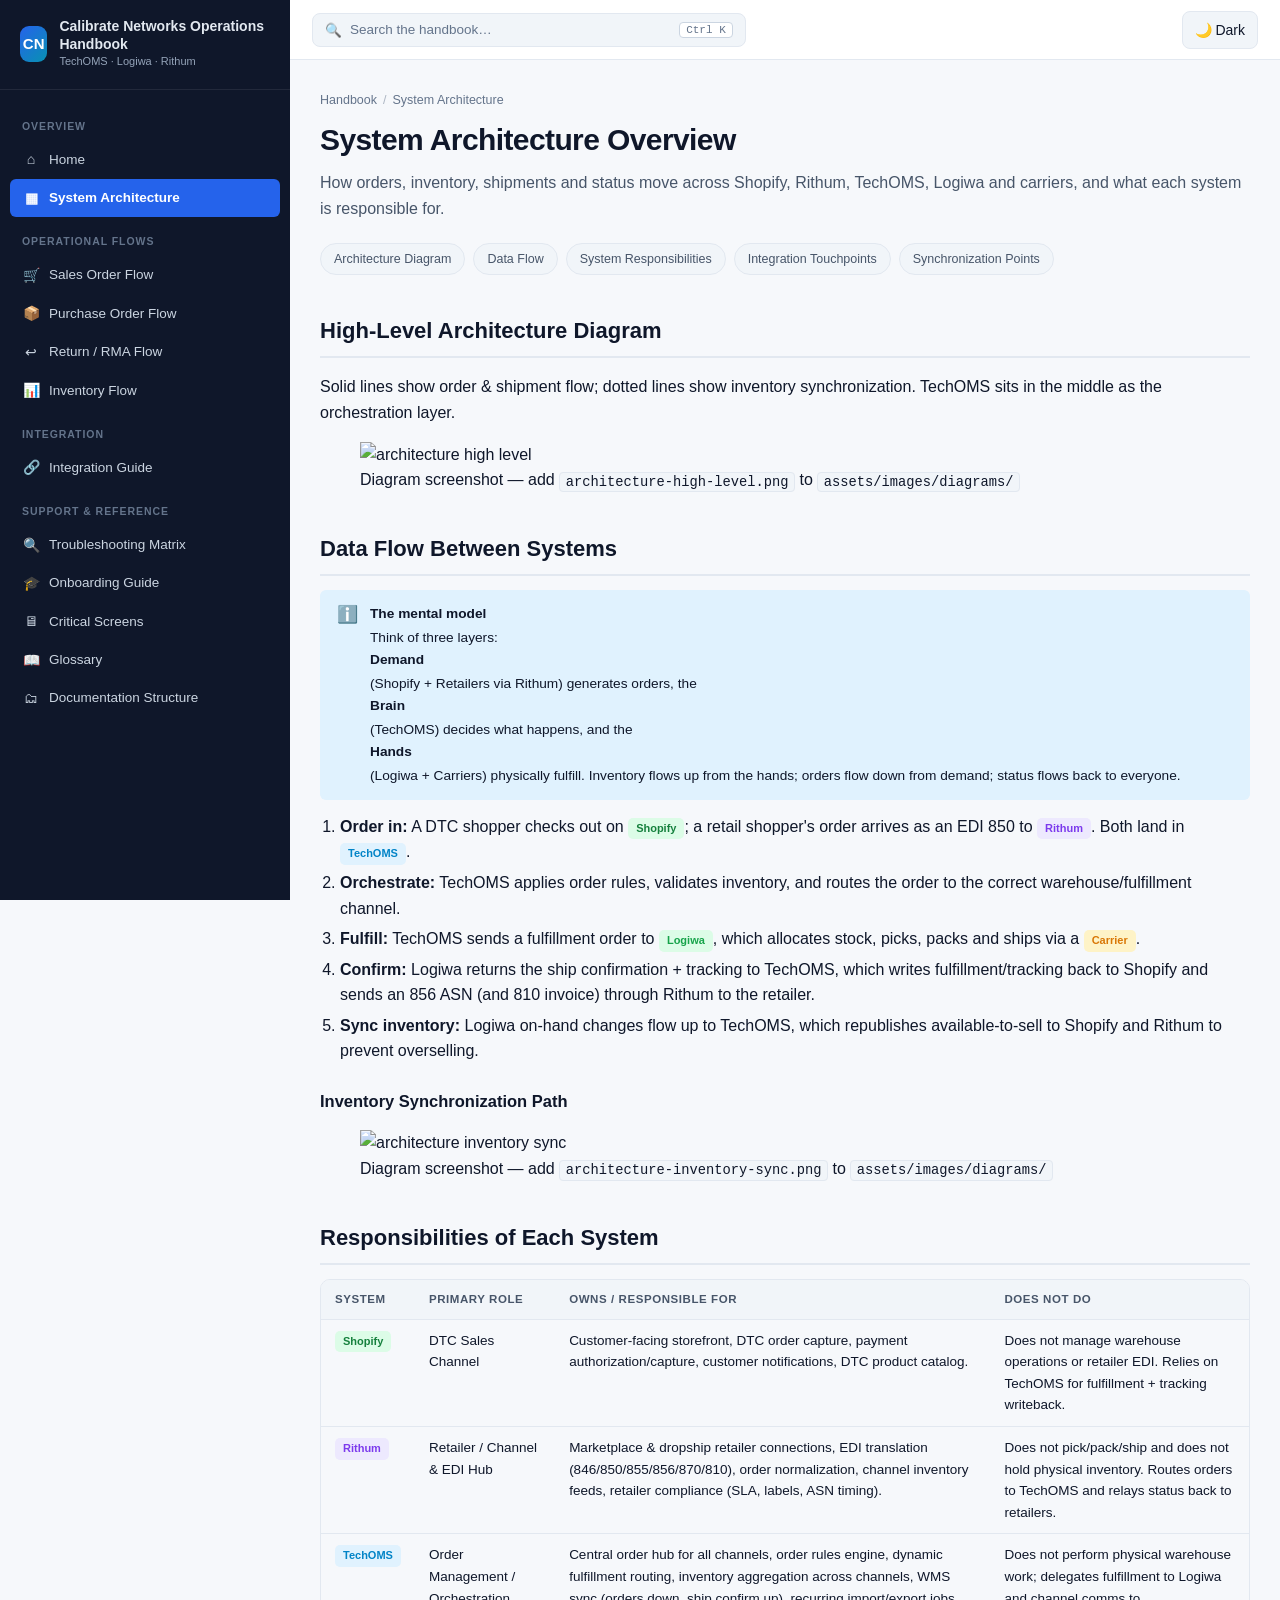
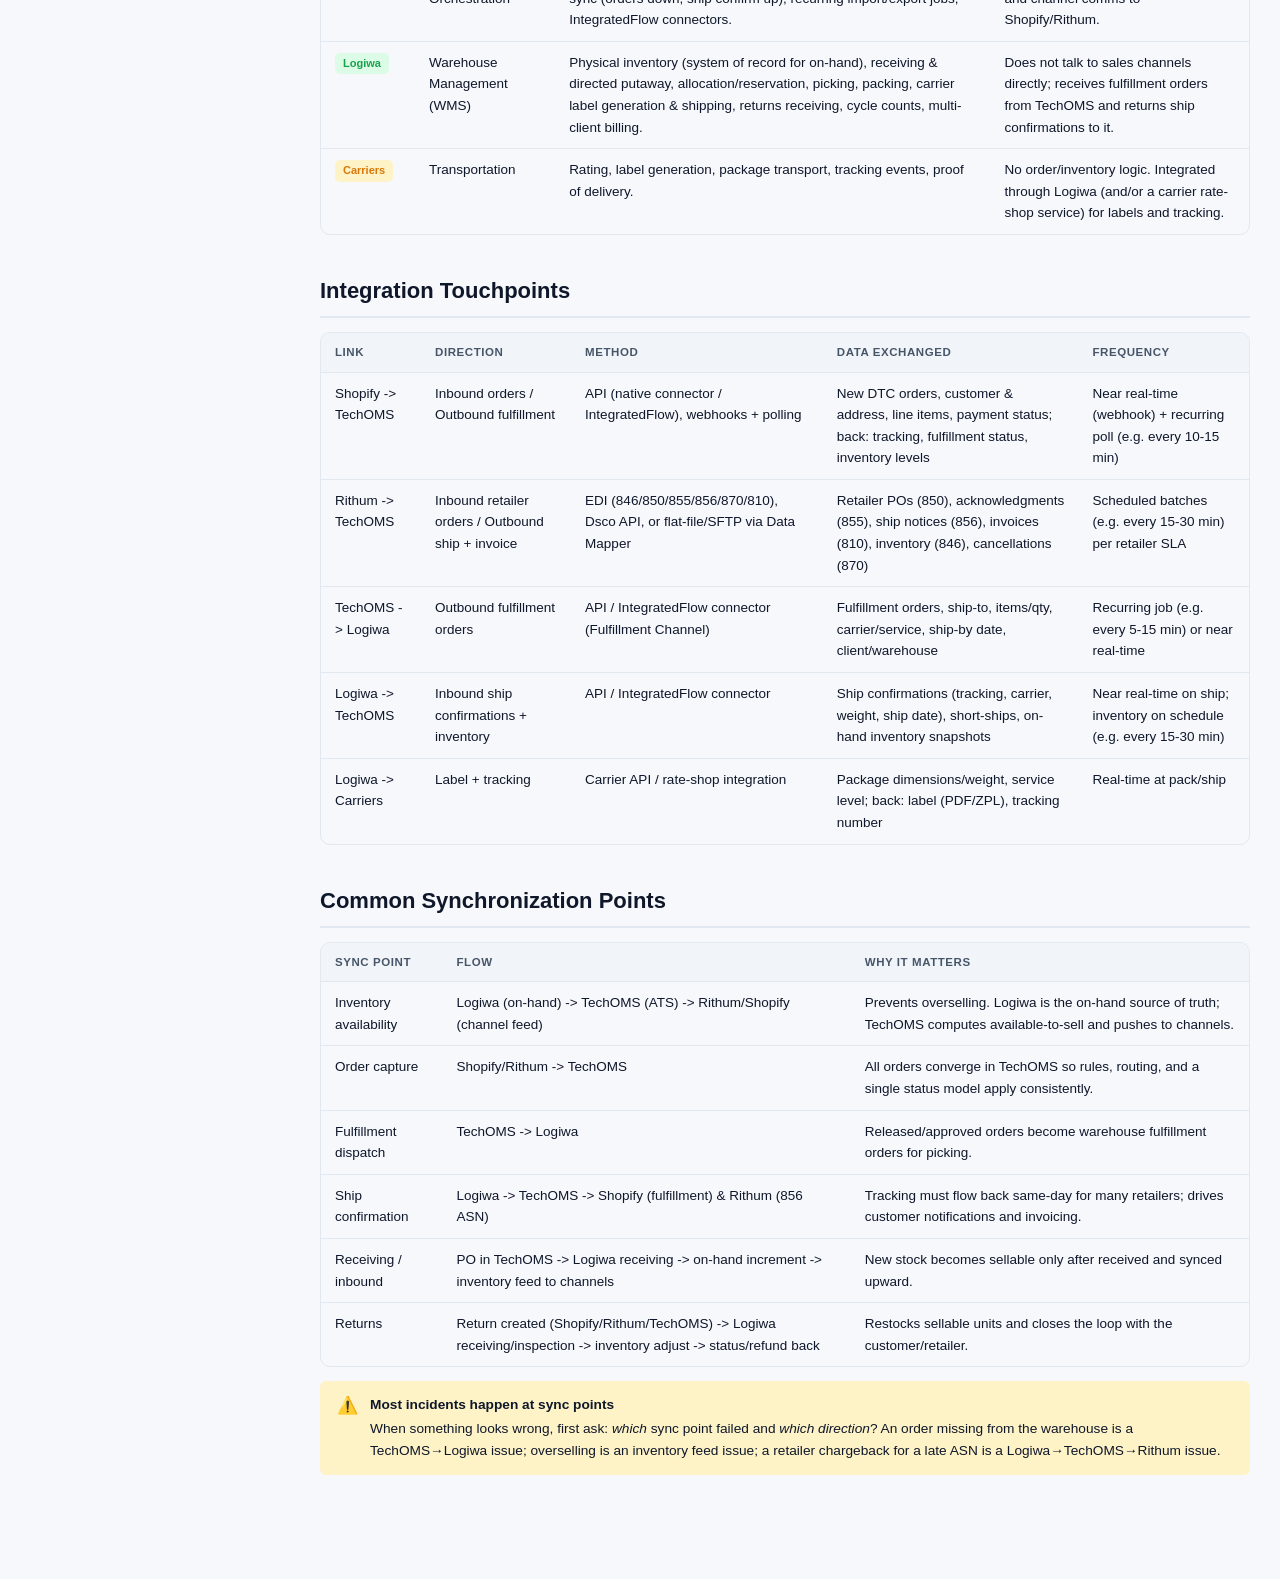
==== pages/architecture.html @ c04dc64d "Initial Setup RunBook Content And Pages" ====
<!DOCTYPE html>
<html lang="en">
<head>
  <meta charset="UTF-8" />
  <meta name="viewport" content="width=device-width, initial-scale=1.0" />
  <meta name="description" content="System Architecture — Calibrate Networks Operations & Troubleshooting Handbook" />
  <title>System Architecture | Calibrate Networks Operations Handbook</title>
  <link rel="icon" type="image/svg+xml" href="../assets/images/favicon.svg" />
  <link rel="stylesheet" href="../assets/css/global.css" />
</head>
<body data-page="architecture">
  <div class="app-shell">
    <aside class="sidebar" id="sidebar" aria-label="Main navigation">
      <div class="sidebar__brand">
        <div class="sidebar__brand-logo">CN</div>
        <div>
          <div class="sidebar__brand-title">Calibrate Networks Operations Handbook</div>
          <div class="sidebar__brand-sub">TechOMS · Logiwa · Rithum</div>
        </div>
      </div>
      <nav class="sidebar__nav">
    <div class="nav-group">
      <div class="nav-group__label">Overview</div>
      <a href="../index.html" class="nav-link">
        <span class="nav-link__icon" aria-hidden="true">⌂</span>
        <span>Home</span>
      </a>
      <a href="architecture.html" class="nav-link active">
        <span class="nav-link__icon" aria-hidden="true">▦</span>
        <span>System Architecture</span>
      </a>
    </div>
    <div class="nav-group">
      <div class="nav-group__label">Operational Flows</div>
      <a href="sales-order.html" class="nav-link">
        <span class="nav-link__icon" aria-hidden="true">🛒</span>
        <span>Sales Order Flow</span>
      </a>
      <a href="purchase-order.html" class="nav-link">
        <span class="nav-link__icon" aria-hidden="true">📦</span>
        <span>Purchase Order Flow</span>
      </a>
      <a href="returns.html" class="nav-link">
        <span class="nav-link__icon" aria-hidden="true">↩</span>
        <span>Return / RMA Flow</span>
      </a>
      <a href="inventory.html" class="nav-link">
        <span class="nav-link__icon" aria-hidden="true">📊</span>
        <span>Inventory Flow</span>
      </a>
    </div>
    <div class="nav-group">
      <div class="nav-group__label">Integration</div>
      <a href="integration.html" class="nav-link">
        <span class="nav-link__icon" aria-hidden="true">🔗</span>
        <span>Integration Guide</span>
      </a>
    </div>
    <div class="nav-group">
      <div class="nav-group__label">Support & Reference</div>
      <a href="troubleshooting.html" class="nav-link">
        <span class="nav-link__icon" aria-hidden="true">🔍</span>
        <span>Troubleshooting Matrix</span>
      </a>
      <a href="onboarding.html" class="nav-link">
        <span class="nav-link__icon" aria-hidden="true">🎓</span>
        <span>Onboarding Guide</span>
      </a>
      <a href="critical-screens.html" class="nav-link">
        <span class="nav-link__icon" aria-hidden="true">🖥</span>
        <span>Critical Screens</span>
      </a>
      <a href="glossary.html" class="nav-link">
        <span class="nav-link__icon" aria-hidden="true">📖</span>
        <span>Glossary</span>
      </a>
      <a href="doc-structure.html" class="nav-link">
        <span class="nav-link__icon" aria-hidden="true">🗂</span>
        <span>Documentation Structure</span>
      </a>
    </div>
      </nav>
    </aside>

    <div class="scrim" id="scrim" aria-hidden="true"></div>

    <div class="main">
      <header class="topbar">
        <button type="button" class="topbar__menu-btn" id="menu-btn" aria-label="Open navigation">☰</button>
        <button type="button" class="topbar__search" id="search-open">
          <span aria-hidden="true">🔍</span>
          <span>Search the handbook…</span>
          <kbd>Ctrl K</kbd>
        </button>
        <div class="topbar__spacer"></div>
        <button type="button" class="theme-toggle" id="theme-toggle" aria-label="Toggle color theme" title="Toggle light / dark">🌙 Dark</button>
      </header>

      <main class="content" id="main">
<header>
<nav class="breadcrumbs" aria-label="Breadcrumb">
<span>Handbook</span>
<span class="sep">/</span>
<span>System Architecture</span>
</nav>

<h1 class="page-title">System Architecture Overview</h1>

<p class="page-lead">How orders, inventory, shipments and status move across Shopify, Rithum, TechOMS, Logiwa and carriers, and what each system is responsible for.</p>

<nav class="toc" aria-label="On this page">
<a href="#diagram">Architecture Diagram</a>
<a href="#dataflow">Data Flow</a>
<a href="#responsibilities">System Responsibilities</a>
<a href="#touchpoints">Integration Touchpoints</a>
<a href="#sync">Synchronization Points</a>
</nav>

</header>

<h2 class="section-h" id="diagram">High-Level Architecture Diagram</h2>

<p class="text-muted">Solid lines show order &amp; shipment flow; dotted lines show inventory synchronization. TechOMS sits in the middle as the orchestration layer.</p>

<figure class="diagram">
  <img src="../assets/images/diagrams/architecture-high-level.png" onerror="this.onerror=null;this.src='../assets/images/diagrams/placeholder.svg'" alt="architecture high level" />
  <figcaption>Diagram screenshot — add <code>architecture-high-level.png</code> to <code>assets/images/diagrams/</code></figcaption>
</figure>

<h2 class="section-h" id="dataflow">Data Flow Between Systems</h2>

<aside class="callout callout--note">
<span class="callout__icon">ℹ️</span>
<div>
<strong>The mental model</strong>
<p>Think of three layers: <strong>Demand</strong> (Shopify + Retailers via Rithum) generates orders, the <strong>Brain</strong> (TechOMS) decides what happens, and the <strong>Hands</strong> (Logiwa + Carriers) physically fulfill. Inventory flows up from the hands; orders flow down from demand; status flows back to everyone.</p>

</div>

</aside>

<ol class="clean">
<li>
<strong>Order in:</strong> A DTC shopper checks out on <span class="tag tag--shopify">Shopify</span>; a retail shopper&apos;s order arrives as an EDI 850 to <span class="tag tag--rithum">Rithum</span>. Both land in <span class="tag tag--techoms">TechOMS</span>.</li>

<li>
<strong>Orchestrate:</strong> TechOMS applies order rules, validates inventory, and routes the order to the correct warehouse/fulfillment channel.</li>

<li>
<strong>Fulfill:</strong> TechOMS sends a fulfillment order to <span class="tag tag--logiwa">Logiwa</span>, which allocates stock, picks, packs and ships via a <span class="tag tag--carrier">Carrier</span>.</li>

<li>
<strong>Confirm:</strong> Logiwa returns the ship confirmation + tracking to TechOMS, which writes fulfillment/tracking back to Shopify and sends an 856 ASN (and 810 invoice) through Rithum to the retailer.</li>

<li>
<strong>Sync inventory:</strong> Logiwa on-hand changes flow up to TechOMS, which republishes available-to-sell to Shopify and Rithum to prevent overselling.</li>

</ol>

<h3 class="sub-h">Inventory Synchronization Path</h3>

<figure class="diagram">
  <img src="../assets/images/diagrams/architecture-inventory-sync.png" onerror="this.onerror=null;this.src='../assets/images/diagrams/placeholder.svg'" alt="architecture inventory sync" />
  <figcaption>Diagram screenshot — add <code>architecture-inventory-sync.png</code> to <code>assets/images/diagrams/</code></figcaption>
</figure>

<h2 class="section-h" id="responsibilities">Responsibilities of Each System</h2>

<div class="table-wrap">
<table class="data">
<thead>
<tr>
<th>System</th>
<th>Primary Role</th>
<th>Owns / Responsible For</th>
<th>Does NOT Do</th>
</tr>

</thead>

<tbody>
<tr>
<td>
<span class="tag tag--shopify">Shopify</span>
</td>
<td>DTC Sales Channel</td>
<td>Customer-facing storefront, DTC order capture, payment authorization/capture, customer notifications, DTC product catalog.</td>
<td>Does not manage warehouse operations or retailer EDI. Relies on TechOMS for fulfillment + tracking writeback.</td>
</tr>

<tr>
<td>
<span class="tag tag--rithum">Rithum</span>
</td>
<td>Retailer / Channel &amp; EDI Hub</td>
<td>Marketplace &amp; dropship retailer connections, EDI translation (846/850/855/856/870/810), order normalization, channel inventory feeds, retailer compliance (SLA, labels, ASN timing).</td>
<td>Does not pick/pack/ship and does not hold physical inventory. Routes orders to TechOMS and relays status back to retailers.</td>
</tr>

<tr>
<td>
<span class="tag tag--techoms">TechOMS</span>
</td>
<td>Order Management / Orchestration</td>
<td>Central order hub for all channels, order rules engine, dynamic fulfillment routing, inventory aggregation across channels, WMS sync (orders down, ship confirm up), recurring import/export jobs, IntegratedFlow connectors.</td>
<td>Does not perform physical warehouse work; delegates fulfillment to Logiwa and channel comms to Shopify/Rithum.</td>
</tr>

<tr>
<td>
<span class="tag tag--logiwa">Logiwa</span>
</td>
<td>Warehouse Management (WMS)</td>
<td>Physical inventory (system of record for on-hand), receiving &amp; directed putaway, allocation/reservation, picking, packing, carrier label generation &amp; shipping, returns receiving, cycle counts, multi-client billing.</td>
<td>Does not talk to sales channels directly; receives fulfillment orders from TechOMS and returns ship confirmations to it.</td>
</tr>

<tr>
<td>
<span class="tag tag--carrier">Carriers</span>
</td>
<td>Transportation</td>
<td>Rating, label generation, package transport, tracking events, proof of delivery.</td>
<td>No order/inventory logic. Integrated through Logiwa (and/or a carrier rate-shop service) for labels and tracking.</td>
</tr>

</tbody>

</table>

</div>

<h2 class="section-h" id="touchpoints">Integration Touchpoints</h2>

<div class="table-wrap">
<table class="data">
<thead>
<tr>
<th>Link</th>
<th>Direction</th>
<th>Method</th>
<th>Data Exchanged</th>
<th>Frequency</th>
</tr>

</thead>

<tbody>
<tr>
<td>Shopify -&gt; TechOMS</td>
<td>Inbound orders / Outbound fulfillment</td>
<td>API (native connector / IntegratedFlow), webhooks + polling</td>
<td>New DTC orders, customer &amp; address, line items, payment status; back: tracking, fulfillment status, inventory levels</td>
<td>Near real-time (webhook) + recurring poll (e.g. every 10-15 min)</td>
</tr>

<tr>
<td>Rithum -&gt; TechOMS</td>
<td>Inbound retailer orders / Outbound ship + invoice</td>
<td>EDI (846/850/855/856/870/810), Dsco API, or flat-file/SFTP via Data Mapper</td>
<td>Retailer POs (850), acknowledgments (855), ship notices (856), invoices (810), inventory (846), cancellations (870)</td>
<td>Scheduled batches (e.g. every 15-30 min) per retailer SLA</td>
</tr>

<tr>
<td>TechOMS -&gt; Logiwa</td>
<td>Outbound fulfillment orders</td>
<td>API / IntegratedFlow connector (Fulfillment Channel)</td>
<td>Fulfillment orders, ship-to, items/qty, carrier/service, ship-by date, client/warehouse</td>
<td>Recurring job (e.g. every 5-15 min) or near real-time</td>
</tr>

<tr>
<td>Logiwa -&gt; TechOMS</td>
<td>Inbound ship confirmations + inventory</td>
<td>API / IntegratedFlow connector</td>
<td>Ship confirmations (tracking, carrier, weight, ship date), short-ships, on-hand inventory snapshots</td>
<td>Near real-time on ship; inventory on schedule (e.g. every 15-30 min)</td>
</tr>

<tr>
<td>Logiwa -&gt; Carriers</td>
<td>Label + tracking</td>
<td>Carrier API / rate-shop integration</td>
<td>Package dimensions/weight, service level; back: label (PDF/ZPL), tracking number</td>
<td>Real-time at pack/ship</td>
</tr>

</tbody>

</table>

</div>

<h2 class="section-h" id="sync">Common Synchronization Points</h2>

<div class="table-wrap">
<table class="data">
<thead>
<tr>
<th>Sync Point</th>
<th>Flow</th>
<th>Why It Matters</th>
</tr>

</thead>

<tbody>
<tr>
<td>Inventory availability</td>
<td>Logiwa (on-hand) -&gt; TechOMS (ATS) -&gt; Rithum/Shopify (channel feed)</td>
<td>Prevents overselling. Logiwa is the on-hand source of truth; TechOMS computes available-to-sell and pushes to channels.</td>
</tr>

<tr>
<td>Order capture</td>
<td>Shopify/Rithum -&gt; TechOMS</td>
<td>All orders converge in TechOMS so rules, routing, and a single status model apply consistently.</td>
</tr>

<tr>
<td>Fulfillment dispatch</td>
<td>TechOMS -&gt; Logiwa</td>
<td>Released/approved orders become warehouse fulfillment orders for picking.</td>
</tr>

<tr>
<td>Ship confirmation</td>
<td>Logiwa -&gt; TechOMS -&gt; Shopify (fulfillment) &amp; Rithum (856 ASN)</td>
<td>Tracking must flow back same-day for many retailers; drives customer notifications and invoicing.</td>
</tr>

<tr>
<td>Receiving / inbound</td>
<td>PO in TechOMS -&gt; Logiwa receiving -&gt; on-hand increment -&gt; inventory feed to channels</td>
<td>New stock becomes sellable only after received and synced upward.</td>
</tr>

<tr>
<td>Returns</td>
<td>Return created (Shopify/Rithum/TechOMS) -&gt; Logiwa receiving/inspection -&gt; inventory adjust -&gt; status/refund back</td>
<td>Restocks sellable units and closes the loop with the customer/retailer.</td>
</tr>

</tbody>

</table>

</div>

<aside class="callout callout--warning">
<span class="callout__icon">⚠️</span>
<div>
<strong>Most incidents happen at sync points</strong>
<p>When something looks wrong, first ask: <em>which</em> sync point failed and <em>which direction</em>? An order missing from the warehouse is a TechOMS→Logiwa issue; overselling is an inventory feed issue; a retailer chargeback for a late ASN is a Logiwa→TechOMS→Rithum issue.</p>

</div>

</aside>
      </main>
    </div>

    <div class="search-overlay" id="search-overlay" hidden>
      <div class="search-box" role="dialog" aria-label="Search handbook">
        <input type="search" class="search-box__input" id="search-input" placeholder="Search processes, errors, systems, EDI docs…" autocomplete="off" />
        <div class="search-results" id="search-results"></div>
      </div>
    </div>
  </div>

  <script src="../assets/js/search-index.js"></script>
  <script src="../assets/js/app.js"></script>
</body>
</html>
---- assets/css/global.css ----
:root {
  --bg: #f6f8fb;
  --bg-elevated: #ffffff;
  --bg-sidebar: #0f172a;
  --bg-sidebar-hover: #1e293b;
  --bg-code: #0f172a;
  --surface: #ffffff;
  --surface-alt: #f1f5f9;
  --border: #e2e8f0;
  --border-strong: #cbd5e1;
  --text: #0f172a;
  --text-muted: #475569;
  --text-faint: #64748b;
  --text-invert: #e2e8f0;
  --primary: #2563eb;
  --primary-soft: #dbeafe;
  --accent: #0891b2;
  --success: #16a34a;
  --success-soft: #dcfce7;
  --warning: #d97706;
  --warning-soft: #fef3c7;
  --danger: #dc2626;
  --danger-soft: #fee2e2;
  --info: #0284c7;
  --info-soft: #e0f2fe;
  --shadow-sm: 0 1px 2px rgba(15, 23, 42, 0.06);
  --shadow-md: 0 4px 16px rgba(15, 23, 42, 0.08);
  --radius: 10px;
  --radius-sm: 6px;
  --sidebar-w: 290px;
  --topbar-h: 60px;
  --maxw: 980px;
  --font: -apple-system, BlinkMacSystemFont, 'Segoe UI', Roboto, Helvetica, Arial,
    sans-serif;
  --mono: 'SFMono-Regular', ui-monospace, Menlo, Consolas, 'Liberation Mono', monospace;
}

[data-theme='dark'] {
  --bg: #0b1120;
  --bg-elevated: #111827;
  --bg-sidebar: #060b16;
  --bg-sidebar-hover: #1e293b;
  --bg-code: #020617;
  --surface: #111827;
  --surface-alt: #1e293b;
  --border: #1f2a3d;
  --border-strong: #334155;
  --text: #e5edf7;
  --text-muted: #a8b6cc;
  --text-faint: #8194ad;
  --text-invert: #e2e8f0;
  --primary: #3b82f6;
  --primary-soft: #1e293b;
  --accent: #22d3ee;
  --success-soft: #052e1a;
  --warning-soft: #3a2a07;
  --danger-soft: #3a1010;
  --info-soft: #082236;
  --shadow-md: 0 4px 16px rgba(0, 0, 0, 0.4);
}

* {
  box-sizing: border-box;
}

html,
body {
  margin: 0;
  padding: 0;
}

body {
  font-family: var(--font);
  background: var(--bg);
  color: var(--text);
  line-height: 1.6;
  -webkit-font-smoothing: antialiased;
}

a {
  color: var(--primary);
  text-decoration: none;
}
a:hover {
  text-decoration: underline;
}

code {
  font-family: var(--mono);
  font-size: 0.86em;
  background: var(--surface-alt);
  padding: 0.12em 0.4em;
  border-radius: 4px;
  border: 1px solid var(--border);
}

/* ---------- Layout ---------- */
.app-shell {
  display: flex;
  min-height: 100vh;
}

.sidebar {
  width: var(--sidebar-w);
  flex-shrink: 0;
  background: var(--bg-sidebar);
  color: var(--text-invert);
  position: fixed;
  top: 0;
  left: 0;
  bottom: 0;
  display: flex;
  flex-direction: column;
  z-index: 40;
  transition: transform 0.25s ease;
}

.sidebar__brand {
  padding: 18px 20px;
  display: flex;
  align-items: center;
  gap: 12px;
  border-bottom: 1px solid rgba(255, 255, 255, 0.08);
}
.sidebar__brand-logo {
  width: 36px;
  height: 36px;
  border-radius: 9px;
  background: linear-gradient(135deg, var(--primary), var(--accent));
  display: grid;
  place-items: center;
  font-weight: 800;
  color: #fff;
  font-size: 15px;
}
.sidebar__brand-title {
  font-weight: 700;
  font-size: 14px;
  line-height: 1.25;
}
.sidebar__brand-sub {
  font-size: 11px;
  color: #94a3b8;
}

.sidebar__nav {
  overflow-y: auto;
  padding: 12px 10px 40px;
  flex: 1;
}
.nav-group__label {
  font-size: 10.5px;
  letter-spacing: 0.09em;
  text-transform: uppercase;
  color: #64748b;
  font-weight: 700;
  padding: 16px 12px 6px;
}
.nav-link {
  display: flex;
  align-items: center;
  gap: 9px;
  padding: 8px 12px;
  border-radius: var(--radius-sm);
  color: #cbd5e1;
  font-size: 13.5px;
  cursor: pointer;
}
.nav-link:hover {
  background: var(--bg-sidebar-hover);
  color: #fff;
  text-decoration: none;
}
.nav-link.active {
  background: var(--primary);
  color: #fff;
  font-weight: 600;
}
.nav-link__icon {
  font-size: 14px;
  width: 18px;
  text-align: center;
}

.main {
  flex: 1;
  margin-left: var(--sidebar-w);
  display: flex;
  flex-direction: column;
  min-width: 0;
}

.topbar {
  height: var(--topbar-h);
  position: sticky;
  top: 0;
  z-index: 30;
  background: var(--bg-elevated);
  border-bottom: 1px solid var(--border);
  display: flex;
  align-items: center;
  gap: 14px;
  padding: 0 22px;
}
.topbar__menu-btn {
  display: none;
  background: none;
  border: 1px solid var(--border);
  border-radius: var(--radius-sm);
  width: 38px;
  height: 38px;
  font-size: 18px;
  cursor: pointer;
  color: var(--text);
}
.topbar__search {
  flex: 1;
  max-width: 460px;
  display: flex;
  align-items: center;
  gap: 8px;
  background: var(--surface-alt);
  border: 1px solid var(--border);
  border-radius: 8px;
  padding: 8px 12px;
  color: var(--text-faint);
  cursor: pointer;
  font-size: 13.5px;
}
.topbar__search kbd {
  margin-left: auto;
  font-family: var(--mono);
  font-size: 11px;
  background: var(--bg-elevated);
  border: 1px solid var(--border-strong);
  border-radius: 4px;
  padding: 1px 6px;
}
.topbar__spacer {
  flex: 1;
}
.theme-toggle {
  background: var(--surface-alt);
  border: 1px solid var(--border);
  border-radius: 8px;
  height: 38px;
  padding: 0 12px;
  cursor: pointer;
  color: var(--text);
  font-size: 14px;
}

.content {
  padding: 30px 30px 90px;
  width: 100%;
}
.content__inner {
  max-width: var(--maxw);
  margin: 0 auto;
}

/* ---------- Typography ---------- */
.page-title {
  font-size: 30px;
  font-weight: 800;
  margin: 4px 0 6px;
  letter-spacing: -0.02em;
}
.page-lead {
  font-size: 16px;
  color: var(--text-muted);
  margin: 0 0 22px;
}
.breadcrumbs {
  font-size: 12.5px;
  color: var(--text-faint);
  margin-bottom: 6px;
  display: flex;
  gap: 6px;
  flex-wrap: wrap;
}
.breadcrumbs span.sep {
  opacity: 0.5;
}

h2.section-h {
  font-size: 22px;
  font-weight: 700;
  margin: 38px 0 14px;
  padding-bottom: 8px;
  border-bottom: 2px solid var(--border);
  scroll-margin-top: 80px;
}
h3.sub-h {
  font-size: 16.5px;
  font-weight: 700;
  margin: 24px 0 10px;
  scroll-margin-top: 80px;
}

/* ---------- Cards ---------- */
.card {
  background: var(--surface);
  border: 1px solid var(--border);
  border-radius: var(--radius);
  padding: 20px 22px;
  margin-bottom: 18px;
  box-shadow: var(--shadow-sm);
}
.card-grid {
  display: grid;
  grid-template-columns: repeat(auto-fit, minmax(240px, 1fr));
  gap: 16px;
  margin: 16px 0;
}

/* ---------- Process section block ---------- */
.process {
  border: 1px solid var(--border);
  border-radius: var(--radius);
  background: var(--surface);
  margin-bottom: 26px;
  overflow: hidden;
  box-shadow: var(--shadow-sm);
}
.process__head {
  padding: 18px 22px;
  border-bottom: 1px solid var(--border);
  background: linear-gradient(180deg, var(--surface), var(--surface-alt));
}
.process__title {
  font-size: 19px;
  font-weight: 750;
  margin: 0;
  display: flex;
  align-items: center;
  gap: 10px;
}
.process__num {
  background: var(--primary);
  color: #fff;
  font-size: 12px;
  font-weight: 700;
  border-radius: 6px;
  padding: 2px 8px;
}
.process__body {
  padding: 8px 22px 22px;
}
.field {
  margin-top: 18px;
}
.field__label {
  font-size: 11px;
  letter-spacing: 0.07em;
  text-transform: uppercase;
  font-weight: 700;
  color: var(--accent);
  margin-bottom: 6px;
  display: flex;
  align-items: center;
  gap: 8px;
}
.field p {
  margin: 0;
}

ul.clean,
ol.clean {
  margin: 6px 0;
  padding-left: 20px;
}
ul.clean li,
ol.clean li {
  margin-bottom: 5px;
}

.pill-row {
  display: flex;
  flex-wrap: wrap;
  gap: 7px;
}
.pill {
  font-size: 12px;
  font-weight: 600;
  background: var(--primary-soft);
  color: var(--primary);
  border-radius: 999px;
  padding: 3px 11px;
  border: 1px solid transparent;
}
.pill--sys {
  background: var(--surface-alt);
  color: var(--text-muted);
  border: 1px solid var(--border);
}

/* steps */
.steps {
  counter-reset: step;
  list-style: none;
  padding: 0;
  margin: 8px 0;
}
.steps li {
  position: relative;
  padding: 4px 0 14px 40px;
  border-left: 2px solid var(--border);
  margin-left: 12px;
}
.steps li:last-child {
  border-left-color: transparent;
}
.steps li::before {
  counter-increment: step;
  content: counter(step);
  position: absolute;
  left: -15px;
  top: 0;
  width: 28px;
  height: 28px;
  background: var(--primary);
  color: #fff;
  border-radius: 50%;
  display: grid;
  place-items: center;
  font-size: 12.5px;
  font-weight: 700;
}
.steps li .step-title {
  font-weight: 650;
}
.steps li .step-actor {
  font-size: 11px;
  font-weight: 700;
  color: var(--accent);
  text-transform: uppercase;
  letter-spacing: 0.04em;
}

/* errors */
.error-card {
  border: 1px solid var(--border);
  border-left: 4px solid var(--danger);
  border-radius: var(--radius-sm);
  padding: 14px 16px;
  margin-bottom: 12px;
  background: var(--surface);
}
.error-card__title {
  font-weight: 700;
  color: var(--danger);
  margin-bottom: 8px;
}
.error-card dl {
  margin: 0;
  display: grid;
  grid-template-columns: 130px 1fr;
  gap: 4px 14px;
  font-size: 13.5px;
}
.error-card dt {
  font-weight: 700;
  color: var(--text-faint);
}
.error-card dd {
  margin: 0;
}

/* ---------- Tables ---------- */
.table-wrap {
  overflow-x: auto;
  border: 1px solid var(--border);
  border-radius: var(--radius);
  margin: 14px 0;
}
table.data {
  width: 100%;
  border-collapse: collapse;
  font-size: 13.5px;
  min-width: 540px;
}
table.data th,
table.data td {
  text-align: left;
  padding: 10px 14px;
  border-bottom: 1px solid var(--border);
  vertical-align: top;
}
table.data thead th {
  background: var(--surface-alt);
  font-size: 11.5px;
  text-transform: uppercase;
  letter-spacing: 0.05em;
  color: var(--text-muted);
  position: sticky;
  top: 0;
}
table.data tbody tr:hover {
  background: var(--surface-alt);
}
table.data tbody tr:last-child td {
  border-bottom: none;
}

.tag {
  display: inline-block;
  font-size: 11px;
  font-weight: 700;
  padding: 2px 8px;
  border-radius: 5px;
}
.tag--techoms {
  background: var(--info-soft);
  color: var(--info);
}
.tag--logiwa {
  background: var(--success-soft);
  color: var(--success);
}
.tag--rithum {
  background: #ede9fe;
  color: #7c3aed;
}
.tag--shopify {
  background: #dcfce7;
  color: #15803d;
}
.tag--carrier {
  background: var(--warning-soft);
  color: var(--warning);
}
.tag--high {
  background: var(--danger-soft);
  color: var(--danger);
}
.tag--med {
  background: var(--warning-soft);
  color: var(--warning);
}
.tag--low {
  background: var(--success-soft);
  color: var(--success);
}
[data-theme='dark'] .tag--rithum {
  background: #2e1065;
  color: #c4b5fd;
}

/* ---------- Callouts ---------- */
.callout {
  border-radius: var(--radius-sm);
  padding: 12px 16px;
  margin: 14px 0;
  border: 1px solid var(--border);
  display: flex;
  gap: 12px;
  font-size: 13.7px;
}
.callout__icon {
  font-size: 17px;
  line-height: 1.4;
}
.callout--note {
  background: var(--info-soft);
  border-color: transparent;
}
.callout--tip {
  background: var(--success-soft);
  border-color: transparent;
}
.callout--warning {
  background: var(--warning-soft);
  border-color: transparent;
}
.callout--danger {
  background: var(--danger-soft);
  border-color: transparent;
}
.callout p {
  margin: 0;
}
.callout strong {
  display: block;
  margin-bottom: 2px;
}

/* ---------- Mermaid ---------- */
.mermaid-wrap {
  background: var(--surface);
  border: 1px solid var(--border);
  border-radius: var(--radius);
  padding: 18px;
  margin: 14px 0;
  overflow-x: auto;
  text-align: center;
}
.mermaid-wrap svg {
  max-width: 100%;
  height: auto;
}
.mermaid-error {
  color: var(--danger);
  font-family: var(--mono);
  font-size: 12px;
  white-space: pre-wrap;
  text-align: left;
}

/* ---------- Screenshot placeholder ---------- */
.shot {
  display: flex;
  gap: 10px;
  align-items: flex-start;
  border: 1px dashed var(--border-strong);
  border-radius: var(--radius-sm);
  padding: 10px 14px;
  margin-bottom: 8px;
  background: var(--surface-alt);
  font-size: 13.3px;
}
.shot__icon {
  font-size: 16px;
}

/* ---------- Home ---------- */
.hero {
  background: linear-gradient(135deg, #1e3a8a, #0e7490);
  color: #fff;
  border-radius: 16px;
  padding: 38px 34px;
  margin-bottom: 26px;
}
.hero h1 {
  font-size: 30px;
  margin: 0 0 10px;
  letter-spacing: -0.02em;
}
.hero p {
  margin: 0;
  max-width: 640px;
  color: #dbeafe;
  font-size: 15.5px;
}
.home-grid {
  display: grid;
  grid-template-columns: repeat(auto-fit, minmax(250px, 1fr));
  gap: 16px;
}
.home-card {
  display: block;
  background: var(--surface);
  border: 1px solid var(--border);
  border-radius: var(--radius);
  padding: 20px;
  box-shadow: var(--shadow-sm);
  transition: transform 0.12s ease, box-shadow 0.12s ease;
}
.home-card:hover {
  transform: translateY(-3px);
  box-shadow: var(--shadow-md);
  text-decoration: none;
}
.home-card__icon {
  font-size: 24px;
}
.home-card__title {
  font-weight: 700;
  margin: 10px 0 4px;
  color: var(--text);
  font-size: 16px;
}
.home-card__desc {
  font-size: 13.5px;
  color: var(--text-muted);
}

/* ---------- Search modal ---------- */
.search-overlay {
  position: fixed;
  inset: 0;
  background: rgba(2, 6, 23, 0.5);
  z-index: 80;
  display: flex;
  justify-content: center;
  align-items: flex-start;
  padding-top: 10vh;
}
.search-box {
  width: min(640px, 92vw);
  background: var(--bg-elevated);
  border: 1px solid var(--border);
  border-radius: 14px;
  box-shadow: var(--shadow-md);
  overflow: hidden;
}
.search-box__input {
  width: 100%;
  border: none;
  border-bottom: 1px solid var(--border);
  padding: 18px 20px;
  font-size: 16px;
  background: transparent;
  color: var(--text);
  outline: none;
}
.search-results {
  max-height: 56vh;
  overflow-y: auto;
  padding: 8px;
}
.search-result {
  display: block;
  padding: 11px 14px;
  border-radius: 8px;
  cursor: pointer;
  color: var(--text);
}
.search-result:hover,
.search-result.active {
  background: var(--surface-alt);
  text-decoration: none;
}
.search-result__title {
  font-weight: 650;
  font-size: 14px;
}
.search-result__meta {
  font-size: 12px;
  color: var(--text-faint);
}
.search-result__crumb {
  font-size: 11px;
  color: var(--accent);
  text-transform: uppercase;
  letter-spacing: 0.04em;
  font-weight: 700;
}
.search-empty {
  padding: 30px;
  text-align: center;
  color: var(--text-faint);
  font-size: 14px;
}

/* ---------- TOC chips ---------- */
.toc {
  display: flex;
  flex-wrap: wrap;
  gap: 8px;
  margin: 6px 0 22px;
}
.toc a {
  font-size: 12.5px;
  background: var(--surface-alt);
  border: 1px solid var(--border);
  border-radius: 999px;
  padding: 5px 13px;
  color: var(--text-muted);
}
.toc a:hover {
  border-color: var(--primary);
  color: var(--primary);
  text-decoration: none;
}

/* ---------- Glossary ---------- */
.glossary-list {
  margin: 0;
}
.glossary-item {
  border-bottom: 1px solid var(--border);
  padding: 14px 0;
  display: grid;
  grid-template-columns: 140px 1fr;
  gap: 12px 20px;
}
.glossary-item dt {
  font-weight: 750;
  color: var(--primary);
  margin: 0;
}
.glossary-item dd {
  margin: 0;
  color: var(--text-muted);
}

.scrim {
  display: none;
}

/* ---------- Responsive ---------- */
@media (max-width: 900px) {
  .sidebar {
    transform: translateX(-100%);
    box-shadow: var(--shadow-md);
  }
  .sidebar.open {
    transform: translateX(0);
  }
  .main {
    margin-left: 0;
  }
  .topbar__menu-btn {
    display: grid;
    place-items: center;
  }
  .scrim.show {
    display: block;
    position: fixed;
    inset: 0;
    background: rgba(2, 6, 23, 0.45);
    z-index: 35;
  }
  .content {
    padding: 22px 16px 80px;
  }
  .error-card dl {
    grid-template-columns: 1fr;
  }
  .error-card dt {
    margin-top: 6px;
  }
  .glossary-item {
    grid-template-columns: 1fr;
  }
}

/* HTML-version extras */
.search-overlay[hidden] { display: none !important; }
.search-overlay:not([hidden]) { display: flex; }
.matrix-filters { display: flex; gap: 12px; flex-wrap: wrap; align-items: center; }
.matrix-filters input, .matrix-filters select { padding: 10px 14px; border-radius: 8px; border: 1px solid var(--border); background: var(--surface); color: var(--text); font-size: 14px; }
.matrix-filters input { flex: 1 1 220px; }
.matrix-count { font-size: 13px; color: var(--text-faint); }
.glossary-search { width: 100%; max-width: 400px; padding: 10px 14px; border-radius: 8px; border: 1px solid var(--border); background: var(--surface); color: var(--text); font-size: 14px; margin-bottom: 20px; display: block; }
.screen-filters .screen-filter { cursor: pointer; border: none; }
.screen-filters .screen-filter.active { background: var(--primary); color: #fff; }
.screen-section.hidden { display: none; }
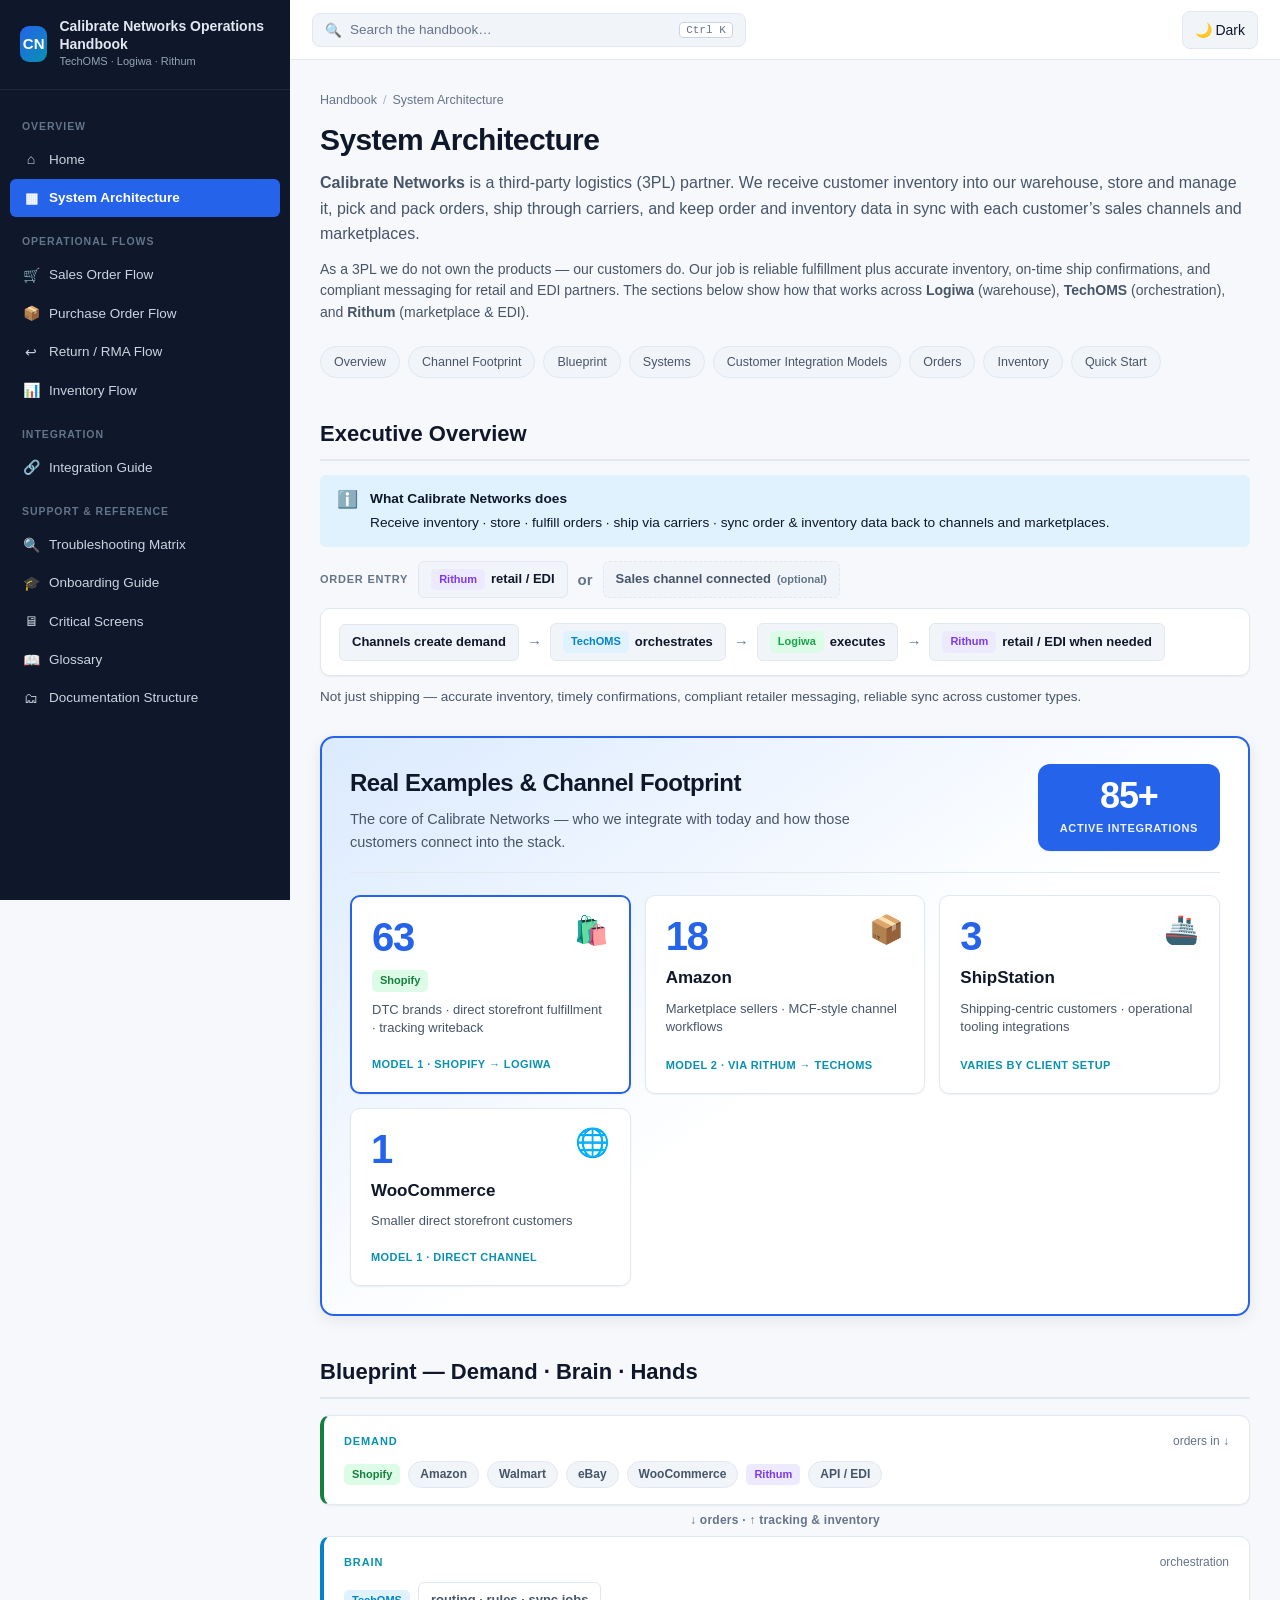
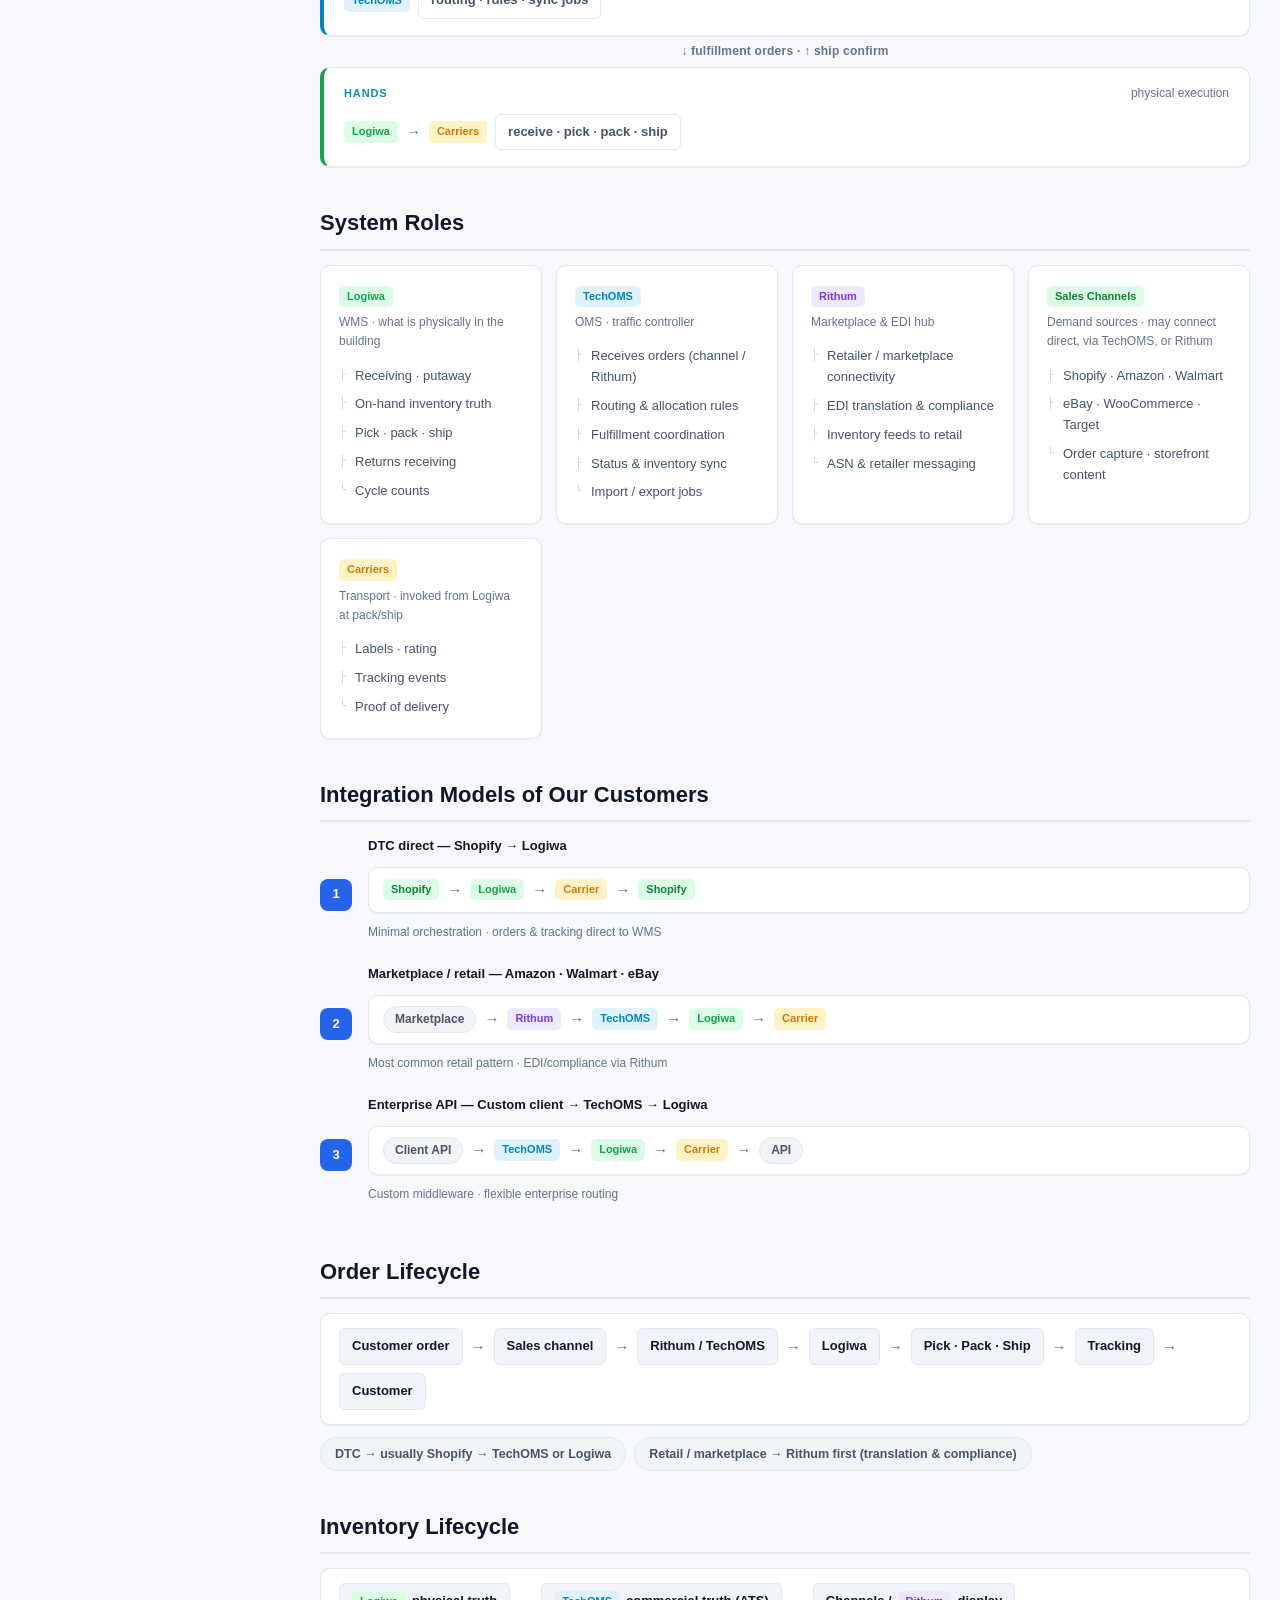
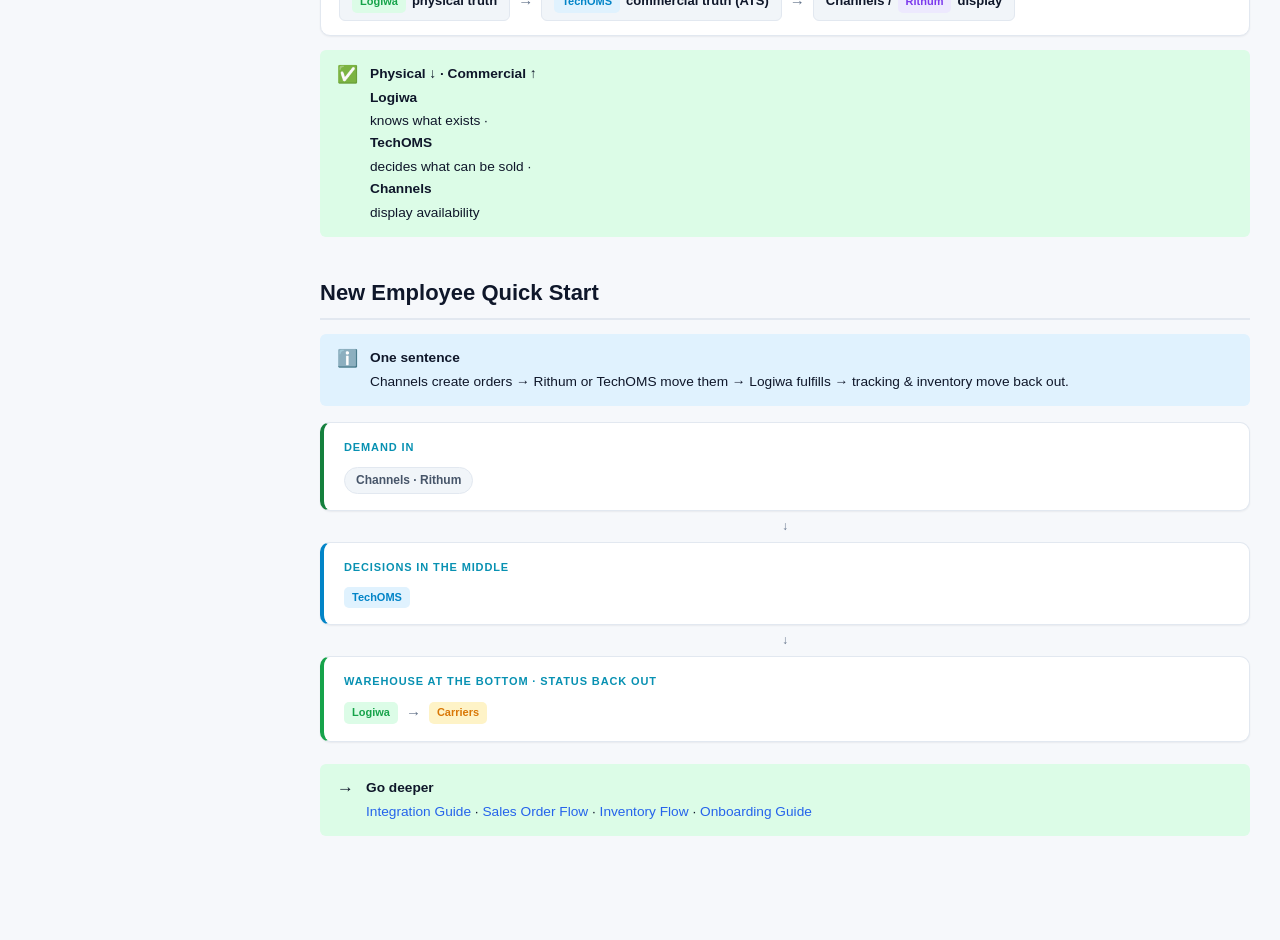
==== commit b3a7c9d4: "Updated System Architecture Page" ====
--- a/pages/architecture.html
+++ b/pages/architecture.html
@@ -104,258 +104,320 @@
 <span>System Architecture</span>
 </nav>
 
-<h1 class="page-title">System Architecture Overview</h1>
-
-<p class="page-lead">How orders, inventory, shipments and status move across Shopify, Rithum, TechOMS, Logiwa and carriers, and what each system is responsible for.</p>
+<h1 class="page-title">System Architecture</h1>
+
+<p class="page-lead"><strong>Calibrate Networks</strong> is a third-party logistics (3PL) partner. We receive customer inventory into our warehouse, store and manage it, pick and pack orders, ship through carriers, and keep order and inventory data in sync with each customer’s sales channels and marketplaces.</p>
+
+<p style="font-size:14px;color:var(--text-muted);margin:-10px 0 22px;line-height:1.55">As a 3PL we do not own the products — our customers do. Our job is reliable fulfillment plus accurate inventory, on-time ship confirmations, and compliant messaging for retail and EDI partners. The sections below show how that works across <strong>Logiwa</strong> (warehouse), <strong>TechOMS</strong> (orchestration), and <strong>Rithum</strong> (marketplace &amp; EDI).</p>
 
 <nav class="toc" aria-label="On this page">
-<a href="#diagram">Architecture Diagram</a>
-<a href="#dataflow">Data Flow</a>
-<a href="#responsibilities">System Responsibilities</a>
-<a href="#touchpoints">Integration Touchpoints</a>
-<a href="#sync">Synchronization Points</a>
+<a href="#overview">Overview</a>
+<a href="#examples">Channel Footprint</a>
+<a href="#stack">Blueprint</a>
+<a href="#systems">Systems</a>
+<a href="#models">Customer Integration Models</a>
+<a href="#order-flow">Orders</a>
+<a href="#inventory-flow">Inventory</a>
+<a href="#quick-start">Quick Start</a>
 </nav>
 
 </header>
 
-<h2 class="section-h" id="diagram">High-Level Architecture Diagram</h2>
-
-<p class="text-muted">Solid lines show order &amp; shipment flow; dotted lines show inventory synchronization. TechOMS sits in the middle as the orchestration layer.</p>
-
-<figure class="diagram">
-  <img src="../assets/images/diagrams/architecture-high-level.png" onerror="this.onerror=null;this.src='../assets/images/diagrams/placeholder.svg'" alt="architecture high level" />
-  <figcaption>Diagram screenshot — add <code>architecture-high-level.png</code> to <code>assets/images/diagrams/</code></figcaption>
-</figure>
-
-<h2 class="section-h" id="dataflow">Data Flow Between Systems</h2>
+<h2 class="section-h" id="overview">Executive Overview</h2>
 
 <aside class="callout callout--note">
 <span class="callout__icon">ℹ️</span>
 <div>
-<strong>The mental model</strong>
-<p>Think of three layers: <strong>Demand</strong> (Shopify + Retailers via Rithum) generates orders, the <strong>Brain</strong> (TechOMS) decides what happens, and the <strong>Hands</strong> (Logiwa + Carriers) physically fulfill. Inventory flows up from the hands; orders flow down from demand; status flows back to everyone.</p>
-
-</div>
-
+<strong>What Calibrate Networks does</strong>
+<p>Receive inventory · store · fulfill orders · ship via carriers · sync order &amp; inventory data back to channels and marketplaces.</p>
+</div>
 </aside>
 
-<ol class="clean">
-<li>
-<strong>Order in:</strong> A DTC shopper checks out on <span class="tag tag--shopify">Shopify</span>; a retail shopper&apos;s order arrives as an EDI 850 to <span class="tag tag--rithum">Rithum</span>. Both land in <span class="tag tag--techoms">TechOMS</span>.</li>
-
-<li>
-<strong>Orchestrate:</strong> TechOMS applies order rules, validates inventory, and routes the order to the correct warehouse/fulfillment channel.</li>
-
-<li>
-<strong>Fulfill:</strong> TechOMS sends a fulfillment order to <span class="tag tag--logiwa">Logiwa</span>, which allocates stock, picks, packs and ships via a <span class="tag tag--carrier">Carrier</span>.</li>
-
-<li>
-<strong>Confirm:</strong> Logiwa returns the ship confirmation + tracking to TechOMS, which writes fulfillment/tracking back to Shopify and sends an 856 ASN (and 810 invoice) through Rithum to the retailer.</li>
-
-<li>
-<strong>Sync inventory:</strong> Logiwa on-hand changes flow up to TechOMS, which republishes available-to-sell to Shopify and Rithum to prevent overselling.</li>
-
-</ol>
-
-<h3 class="sub-h">Inventory Synchronization Path</h3>
-
-<figure class="diagram">
-  <img src="../assets/images/diagrams/architecture-inventory-sync.png" onerror="this.onerror=null;this.src='../assets/images/diagrams/placeholder.svg'" alt="architecture inventory sync" />
-  <figcaption>Diagram screenshot — add <code>architecture-inventory-sync.png</code> to <code>assets/images/diagrams/</code></figcaption>
-</figure>
-
-<h2 class="section-h" id="responsibilities">Responsibilities of Each System</h2>
-
-<div class="table-wrap">
-<table class="data">
-<thead>
-<tr>
-<th>System</th>
-<th>Primary Role</th>
-<th>Owns / Responsible For</th>
-<th>Does NOT Do</th>
-</tr>
-
-</thead>
-
-<tbody>
-<tr>
-<td>
-<span class="tag tag--shopify">Shopify</span>
-</td>
-<td>DTC Sales Channel</td>
-<td>Customer-facing storefront, DTC order capture, payment authorization/capture, customer notifications, DTC product catalog.</td>
-<td>Does not manage warehouse operations or retailer EDI. Relies on TechOMS for fulfillment + tracking writeback.</td>
-</tr>
-
-<tr>
-<td>
+<div class="flow-entry">
+<span class="flow-entry__label">Order entry</span>
+<span class="flow-node"><span class="tag tag--rithum">Rithum</span> retail / EDI</span>
+<span class="flow-arrow">or</span>
+<span class="flow-node flow-node--optional">Sales channel connected <small>(optional)</small></span>
+</div>
+
+<div class="flow-chain">
+<span class="flow-node">Channels create demand</span>
+<span class="flow-arrow">→</span>
+<span class="flow-node"><span class="tag tag--techoms">TechOMS</span> orchestrates</span>
+<span class="flow-arrow">→</span>
+<span class="flow-node"><span class="tag tag--logiwa">Logiwa</span> executes</span>
+<span class="flow-arrow">→</span>
+<span class="flow-node"><span class="tag tag--rithum">Rithum</span> retail / EDI when needed</span>
+</div>
+
+<p style="font-size:13.5px;color:var(--text-muted);margin:0">Not just shipping — accurate inventory, timely confirmations, compliant retailer messaging, reliable sync across customer types.</p>
+
+<section class="channel-footprint" id="examples" aria-labelledby="channel-footprint-title">
+<div class="channel-footprint__head">
+<div>
+<h2 class="channel-footprint__title" id="channel-footprint-title">Real Examples &amp; Channel Footprint</h2>
+<p class="channel-footprint__lead">The core of Calibrate Networks — who we integrate with today and how those customers connect into the stack.</p>
+</div>
+<div class="channel-footprint__total" aria-label="85 plus active channel integrations">
+<span class="channel-footprint__total-num">85+</span>
+<span class="channel-footprint__total-label">Active integrations</span>
+</div>
+</div>
+
+<div class="channel-footprint__grid">
+<article class="channel-card channel-card--lead">
+<div class="channel-card__top">
+<span class="channel-card__num">63</span>
+<span class="channel-card__icon" aria-hidden="true">🛍️</span>
+</div>
+<h3 class="channel-card__name"><span class="tag tag--shopify">Shopify</span></h3>
+<p class="channel-card__use">DTC brands · direct storefront fulfillment · tracking writeback</p>
+<span class="channel-card__model">Model 1 · Shopify → Logiwa</span>
+</article>
+
+<article class="channel-card">
+<div class="channel-card__top">
+<span class="channel-card__num">18</span>
+<span class="channel-card__icon" aria-hidden="true">📦</span>
+</div>
+<h3 class="channel-card__name">Amazon</h3>
+<p class="channel-card__use">Marketplace sellers · MCF-style channel workflows</p>
+<span class="channel-card__model">Model 2 · via Rithum → TechOMS</span>
+</article>
+
+
+
+<article class="channel-card">
+<div class="channel-card__top">
+<span class="channel-card__num">3</span>
+<span class="channel-card__icon" aria-hidden="true">🚢</span>
+</div>
+<h3 class="channel-card__name">ShipStation</h3>
+<p class="channel-card__use">Shipping-centric customers · operational tooling integrations</p>
+<span class="channel-card__model">Varies by client setup</span>
+</article>
+
+<article class="channel-card">
+<div class="channel-card__top">
+<span class="channel-card__num">1</span>
+<span class="channel-card__icon" aria-hidden="true">🌐</span>
+</div>
+<h3 class="channel-card__name">WooCommerce</h3>
+<p class="channel-card__use">Smaller direct storefront customers</p>
+<span class="channel-card__model">Model 1 · direct channel</span>
+</article>
+</div>
+</section>
+
+<h2 class="section-h" id="stack">Blueprint — Demand · Brain · Hands</h2>
+
+<div class="arch-stack">
+  <div class="arch-stack__layer arch-stack__layer--demand">
+    <div class="arch-stack__head">
+      <span class="arch-stack__title">Demand</span>
+      <span class="arch-stack__hint">orders in ↓</span>
+    </div>
+    <div class="flow-row">
+      <span class="tag tag--shopify">Shopify</span>
+      <span class="pill pill--sys">Amazon</span>
+      <span class="pill pill--sys">Walmart</span>
+      <span class="pill pill--sys">eBay</span>
+      <span class="pill pill--sys">WooCommerce</span>
+      <span class="tag tag--rithum">Rithum</span>
+      <span class="pill pill--sys">API / EDI</span>
+    </div>
+  </div>
+  <div class="arch-stack__connector">↓ orders · ↑ tracking &amp; inventory</div>
+  <div class="arch-stack__layer arch-stack__layer--brain">
+    <div class="arch-stack__head">
+      <span class="arch-stack__title">Brain</span>
+      <span class="arch-stack__hint">orchestration</span>
+    </div>
+    <div class="flow-row">
+      <span class="tag tag--techoms">TechOMS</span>
+      <span class="flow-node flow-node--muted">routing · rules · sync jobs</span>
+    </div>
+  </div>
+  <div class="arch-stack__connector">↓ fulfillment orders · ↑ ship confirm</div>
+  <div class="arch-stack__layer arch-stack__layer--hands">
+    <div class="arch-stack__head">
+      <span class="arch-stack__title">Hands</span>
+      <span class="arch-stack__hint">physical execution</span>
+    </div>
+    <div class="flow-row">
+      <span class="tag tag--logiwa">Logiwa</span>
+      <span class="flow-arrow">→</span>
+      <span class="tag tag--carrier">Carriers</span>
+      <span class="flow-node flow-node--muted">receive · pick · pack · ship</span>
+    </div>
+  </div>
+</div>
+
+<h2 class="section-h" id="systems">System Roles</h2>
+
+<div class="owner-grid">
+<article class="owner-card">
+<span class="tag tag--logiwa">Logiwa</span>
+<span class="owner-card__role">WMS · what is physically in the building</span>
+<ul class="owner-tree">
+<li>Receiving · putaway</li>
+<li>On-hand inventory truth</li>
+<li>Pick · pack · ship</li>
+<li>Returns receiving</li>
+<li>Cycle counts</li>
+</ul>
+</article>
+<article class="owner-card">
+<span class="tag tag--techoms">TechOMS</span>
+<span class="owner-card__role">OMS · traffic controller</span>
+<ul class="owner-tree">
+<li>Receives orders (channel / Rithum)</li>
+<li>Routing &amp; allocation rules</li>
+<li>Fulfillment coordination</li>
+<li>Status &amp; inventory sync</li>
+<li>Import / export jobs</li>
+</ul>
+</article>
+<article class="owner-card">
 <span class="tag tag--rithum">Rithum</span>
-</td>
-<td>Retailer / Channel &amp; EDI Hub</td>
-<td>Marketplace &amp; dropship retailer connections, EDI translation (846/850/855/856/870/810), order normalization, channel inventory feeds, retailer compliance (SLA, labels, ASN timing).</td>
-<td>Does not pick/pack/ship and does not hold physical inventory. Routes orders to TechOMS and relays status back to retailers.</td>
-</tr>
-
-<tr>
-<td>
-<span class="tag tag--techoms">TechOMS</span>
-</td>
-<td>Order Management / Orchestration</td>
-<td>Central order hub for all channels, order rules engine, dynamic fulfillment routing, inventory aggregation across channels, WMS sync (orders down, ship confirm up), recurring import/export jobs, IntegratedFlow connectors.</td>
-<td>Does not perform physical warehouse work; delegates fulfillment to Logiwa and channel comms to Shopify/Rithum.</td>
-</tr>
-
-<tr>
-<td>
-<span class="tag tag--logiwa">Logiwa</span>
-</td>
-<td>Warehouse Management (WMS)</td>
-<td>Physical inventory (system of record for on-hand), receiving &amp; directed putaway, allocation/reservation, picking, packing, carrier label generation &amp; shipping, returns receiving, cycle counts, multi-client billing.</td>
-<td>Does not talk to sales channels directly; receives fulfillment orders from TechOMS and returns ship confirmations to it.</td>
-</tr>
-
-<tr>
-<td>
+<span class="owner-card__role">Marketplace &amp; EDI hub</span>
+<ul class="owner-tree">
+<li>Retailer / marketplace connectivity</li>
+<li>EDI translation &amp; compliance</li>
+<li>Inventory feeds to retail</li>
+<li>ASN &amp; retailer messaging</li>
+</ul>
+</article>
+<article class="owner-card">
+<span class="tag tag--shopify">Sales Channels</span>
+<span class="owner-card__role">Demand sources · may connect direct, via TechOMS, or Rithum</span>
+<ul class="owner-tree">
+<li>Shopify · Amazon · Walmart</li>
+<li>eBay · WooCommerce · Target</li>
+<li>Order capture · storefront content</li>
+</ul>
+</article>
+<article class="owner-card">
 <span class="tag tag--carrier">Carriers</span>
-</td>
-<td>Transportation</td>
-<td>Rating, label generation, package transport, tracking events, proof of delivery.</td>
-<td>No order/inventory logic. Integrated through Logiwa (and/or a carrier rate-shop service) for labels and tracking.</td>
-</tr>
-
-</tbody>
-
-</table>
-
-</div>
-
-<h2 class="section-h" id="touchpoints">Integration Touchpoints</h2>
-
-<div class="table-wrap">
-<table class="data">
-<thead>
-<tr>
-<th>Link</th>
-<th>Direction</th>
-<th>Method</th>
-<th>Data Exchanged</th>
-<th>Frequency</th>
-</tr>
-
-</thead>
-
-<tbody>
-<tr>
-<td>Shopify -&gt; TechOMS</td>
-<td>Inbound orders / Outbound fulfillment</td>
-<td>API (native connector / IntegratedFlow), webhooks + polling</td>
-<td>New DTC orders, customer &amp; address, line items, payment status; back: tracking, fulfillment status, inventory levels</td>
-<td>Near real-time (webhook) + recurring poll (e.g. every 10-15 min)</td>
-</tr>
-
-<tr>
-<td>Rithum -&gt; TechOMS</td>
-<td>Inbound retailer orders / Outbound ship + invoice</td>
-<td>EDI (846/850/855/856/870/810), Dsco API, or flat-file/SFTP via Data Mapper</td>
-<td>Retailer POs (850), acknowledgments (855), ship notices (856), invoices (810), inventory (846), cancellations (870)</td>
-<td>Scheduled batches (e.g. every 15-30 min) per retailer SLA</td>
-</tr>
-
-<tr>
-<td>TechOMS -&gt; Logiwa</td>
-<td>Outbound fulfillment orders</td>
-<td>API / IntegratedFlow connector (Fulfillment Channel)</td>
-<td>Fulfillment orders, ship-to, items/qty, carrier/service, ship-by date, client/warehouse</td>
-<td>Recurring job (e.g. every 5-15 min) or near real-time</td>
-</tr>
-
-<tr>
-<td>Logiwa -&gt; TechOMS</td>
-<td>Inbound ship confirmations + inventory</td>
-<td>API / IntegratedFlow connector</td>
-<td>Ship confirmations (tracking, carrier, weight, ship date), short-ships, on-hand inventory snapshots</td>
-<td>Near real-time on ship; inventory on schedule (e.g. every 15-30 min)</td>
-</tr>
-
-<tr>
-<td>Logiwa -&gt; Carriers</td>
-<td>Label + tracking</td>
-<td>Carrier API / rate-shop integration</td>
-<td>Package dimensions/weight, service level; back: label (PDF/ZPL), tracking number</td>
-<td>Real-time at pack/ship</td>
-</tr>
-
-</tbody>
-
-</table>
-
-</div>
-
-<h2 class="section-h" id="sync">Common Synchronization Points</h2>
-
-<div class="table-wrap">
-<table class="data">
-<thead>
-<tr>
-<th>Sync Point</th>
-<th>Flow</th>
-<th>Why It Matters</th>
-</tr>
-
-</thead>
-
-<tbody>
-<tr>
-<td>Inventory availability</td>
-<td>Logiwa (on-hand) -&gt; TechOMS (ATS) -&gt; Rithum/Shopify (channel feed)</td>
-<td>Prevents overselling. Logiwa is the on-hand source of truth; TechOMS computes available-to-sell and pushes to channels.</td>
-</tr>
-
-<tr>
-<td>Order capture</td>
-<td>Shopify/Rithum -&gt; TechOMS</td>
-<td>All orders converge in TechOMS so rules, routing, and a single status model apply consistently.</td>
-</tr>
-
-<tr>
-<td>Fulfillment dispatch</td>
-<td>TechOMS -&gt; Logiwa</td>
-<td>Released/approved orders become warehouse fulfillment orders for picking.</td>
-</tr>
-
-<tr>
-<td>Ship confirmation</td>
-<td>Logiwa -&gt; TechOMS -&gt; Shopify (fulfillment) &amp; Rithum (856 ASN)</td>
-<td>Tracking must flow back same-day for many retailers; drives customer notifications and invoicing.</td>
-</tr>
-
-<tr>
-<td>Receiving / inbound</td>
-<td>PO in TechOMS -&gt; Logiwa receiving -&gt; on-hand increment -&gt; inventory feed to channels</td>
-<td>New stock becomes sellable only after received and synced upward.</td>
-</tr>
-
-<tr>
-<td>Returns</td>
-<td>Return created (Shopify/Rithum/TechOMS) -&gt; Logiwa receiving/inspection -&gt; inventory adjust -&gt; status/refund back</td>
-<td>Restocks sellable units and closes the loop with the customer/retailer.</td>
-</tr>
-
-</tbody>
-
-</table>
-
-</div>
-
-<aside class="callout callout--warning">
-<span class="callout__icon">⚠️</span>
+<span class="owner-card__role">Transport · invoked from Logiwa at pack/ship</span>
+<ul class="owner-tree">
+<li>Labels · rating</li>
+<li>Tracking events</li>
+<li>Proof of delivery</li>
+</ul>
+</article>
+</div>
+
+<h2 class="section-h" id="models">Integration Models of Our Customers</h2>
+
+<div class="model-list">
+<div class="model-row">
+<span class="model-row__label">1</span>
+<div class="model-row__body">
+<div class="model-row__title">DTC direct — Shopify → Logiwa</div>
+<div class="flow-chain flow-chain--tight">
+<span class="tag tag--shopify">Shopify</span><span class="flow-arrow">→</span><span class="tag tag--logiwa">Logiwa</span><span class="flow-arrow">→</span><span class="tag tag--carrier">Carrier</span><span class="flow-arrow">→</span><span class="tag tag--shopify">Shopify</span>
+</div>
+<p class="model-row__hint">Minimal orchestration · orders &amp; tracking direct to WMS</p>
+</div>
+</div>
+<div class="model-row">
+<span class="model-row__label">2</span>
+<div class="model-row__body">
+<div class="model-row__title">Marketplace / retail — Amazon · Walmart · eBay</div>
+<div class="flow-chain flow-chain--tight">
+<span class="pill pill--sys">Marketplace</span><span class="flow-arrow">→</span><span class="tag tag--rithum">Rithum</span><span class="flow-arrow">→</span><span class="tag tag--techoms">TechOMS</span><span class="flow-arrow">→</span><span class="tag tag--logiwa">Logiwa</span><span class="flow-arrow">→</span><span class="tag tag--carrier">Carrier</span>
+</div>
+<p class="model-row__hint">Most common retail pattern · EDI/compliance via Rithum</p>
+</div>
+</div>
+<div class="model-row">
+<span class="model-row__label">3</span>
+<div class="model-row__body">
+<div class="model-row__title">Enterprise API — Custom client → TechOMS → Logiwa</div>
+<div class="flow-chain flow-chain--tight">
+<span class="pill pill--sys">Client API</span><span class="flow-arrow">→</span><span class="tag tag--techoms">TechOMS</span><span class="flow-arrow">→</span><span class="tag tag--logiwa">Logiwa</span><span class="flow-arrow">→</span><span class="tag tag--carrier">Carrier</span><span class="flow-arrow">→</span><span class="pill pill--sys">API</span>
+</div>
+<p class="model-row__hint">Custom middleware · flexible enterprise routing</p>
+</div>
+</div>
+
+</div>
+
+<h2 class="section-h" id="order-flow">Order Lifecycle</h2>
+
+<div class="flow-chain" id="diagram">
+<span class="flow-node">Customer order</span>
+<span class="flow-arrow">→</span>
+<span class="flow-node">Sales channel</span>
+<span class="flow-arrow">→</span>
+<span class="flow-node">Rithum / TechOMS</span>
+<span class="flow-arrow">→</span>
+<span class="flow-node">Logiwa</span>
+<span class="flow-arrow">→</span>
+<span class="flow-node">Pick · Pack · Ship</span>
+<span class="flow-arrow">→</span>
+<span class="flow-node">Tracking</span>
+<span class="flow-arrow">→</span>
+<span class="flow-node">Customer</span>
+</div>
+
+<div class="ref-pills">
+<span class="ref-pill"><strong>DTC</strong> → usually Shopify → TechOMS or Logiwa</span>
+<span class="ref-pill"><strong>Retail / marketplace</strong> → Rithum first (translation &amp; compliance)</span>
+</div>
+
+<h2 class="section-h" id="inventory-flow">Inventory Lifecycle</h2>
+
+<div class="flow-chain">
+<span class="flow-node"><span class="tag tag--logiwa">Logiwa</span> physical truth</span>
+<span class="flow-arrow">→</span>
+<span class="flow-node"><span class="tag tag--techoms">TechOMS</span> commercial truth (ATS)</span>
+<span class="flow-arrow">→</span>
+<span class="flow-node">Channels / <span class="tag tag--rithum">Rithum</span> display</span>
+</div>
+
+<aside class="callout callout--tip">
+<span class="callout__icon">✅</span>
 <div>
-<strong>Most incidents happen at sync points</strong>
-<p>When something looks wrong, first ask: <em>which</em> sync point failed and <em>which direction</em>? An order missing from the warehouse is a TechOMS→Logiwa issue; overselling is an inventory feed issue; a retailer chargeback for a late ASN is a Logiwa→TechOMS→Rithum issue.</p>
-
-</div>
-
+<strong>Physical ↓ · Commercial ↑</strong>
+<p><strong>Logiwa</strong> knows what exists · <strong>TechOMS</strong> decides what can be sold · <strong>Channels</strong> display availability</p>
+</div>
+</aside>
+
+<h2 class="section-h" id="quick-start">New Employee Quick Start</h2>
+
+<aside class="callout callout--note">
+<span class="callout__icon">ℹ️</span>
+<div>
+<strong>One sentence</strong>
+<p>Channels create orders → Rithum or TechOMS move them → Logiwa fulfills → tracking &amp; inventory move back out.</p>
+</div>
+</aside>
+
+<div class="arch-stack">
+  <div class="arch-stack__layer arch-stack__layer--demand">
+    <div class="arch-stack__head"><span class="arch-stack__title">Demand in</span></div>
+    <div class="flow-row"><span class="pill pill--sys">Channels · Rithum</span></div>
+  </div>
+  <div class="arch-stack__connector">↓</div>
+  <div class="arch-stack__layer arch-stack__layer--brain">
+    <div class="arch-stack__head"><span class="arch-stack__title">Decisions in the middle</span></div>
+    <div class="flow-row"><span class="tag tag--techoms">TechOMS</span></div>
+  </div>
+  <div class="arch-stack__connector">↓</div>
+  <div class="arch-stack__layer arch-stack__layer--hands">
+    <div class="arch-stack__head"><span class="arch-stack__title">Warehouse at the bottom · status back out</span></div>
+    <div class="flow-row"><span class="tag tag--logiwa">Logiwa</span><span class="flow-arrow">→</span><span class="tag tag--carrier">Carriers</span></div>
+  </div>
+</div>
+
+<aside class="callout callout--tip">
+<span class="callout__icon">→</span>
+<div>
+<strong>Go deeper</strong>
+<p><a href="integration.html">Integration Guide</a> · <a href="sales-order.html">Sales Order Flow</a> · <a href="inventory.html">Inventory Flow</a> · <a href="onboarding.html">Onboarding Guide</a></p>
+</div>
 </aside>
       </main>
     </div>
--- a/assets/css/global.css
+++ b/assets/css/global.css
@@ -837,3 +837,510 @@
 .screen-filters .screen-filter { cursor: pointer; border: none; }
 .screen-filters .screen-filter.active { background: var(--primary); color: #fff; }
 .screen-section.hidden { display: none; }
+
+/* ---------- Architecture flows & trees ---------- */
+.flow-row {
+  display: flex;
+  flex-wrap: wrap;
+  align-items: center;
+  gap: 8px;
+}
+.flow-arrow {
+  color: var(--text-faint);
+  font-weight: 700;
+  font-size: 15px;
+  flex-shrink: 0;
+}
+.flow-chain {
+  display: flex;
+  flex-wrap: wrap;
+  align-items: center;
+  gap: 8px;
+  padding: 14px 18px;
+  background: var(--surface);
+  border: 1px solid var(--border);
+  border-radius: var(--radius);
+  margin: 10px 0;
+  box-shadow: var(--shadow-sm);
+}
+.flow-chain--tight {
+  padding: 10px 14px;
+  font-size: 13px;
+}
+.flow-node {
+  display: inline-flex;
+  align-items: center;
+  gap: 6px;
+  padding: 7px 12px;
+  border-radius: var(--radius-sm);
+  border: 1px solid var(--border);
+  background: var(--surface-alt);
+  font-size: 13px;
+  font-weight: 650;
+  white-space: nowrap;
+}
+.flow-node--muted {
+  color: var(--text-muted);
+  font-weight: 600;
+  background: var(--surface);
+}
+
+.arch-stack {
+  display: flex;
+  flex-direction: column;
+  gap: 0;
+  margin: 16px 0 22px;
+}
+.arch-stack__layer {
+  border: 1px solid var(--border);
+  border-radius: var(--radius);
+  padding: 16px 20px;
+  background: var(--surface);
+  box-shadow: var(--shadow-sm);
+}
+.arch-stack__layer--demand { border-left: 4px solid #15803d; }
+.arch-stack__layer--brain { border-left: 4px solid var(--info); }
+.arch-stack__layer--hands { border-left: 4px solid var(--success); }
+.arch-stack__head {
+  display: flex;
+  align-items: center;
+  justify-content: space-between;
+  gap: 12px;
+  margin-bottom: 10px;
+}
+.arch-stack__title {
+  font-size: 11px;
+  font-weight: 800;
+  letter-spacing: 0.08em;
+  text-transform: uppercase;
+  color: var(--accent);
+}
+.arch-stack__hint {
+  font-size: 12px;
+  color: var(--text-faint);
+}
+.arch-stack__connector {
+  text-align: center;
+  padding: 6px 0;
+  font-size: 12px;
+  font-weight: 700;
+  color: var(--text-faint);
+  letter-spacing: 0.02em;
+}
+
+.owner-grid {
+  display: grid;
+  grid-template-columns: repeat(auto-fit, minmax(200px, 1fr));
+  gap: 14px;
+  margin: 14px 0;
+}
+.owner-card {
+  background: var(--surface);
+  border: 1px solid var(--border);
+  border-radius: var(--radius);
+  padding: 16px 18px;
+  box-shadow: var(--shadow-sm);
+}
+.owner-card__role {
+  display: block;
+  font-size: 12px;
+  color: var(--text-faint);
+  margin: 6px 0 10px;
+}
+.owner-tree {
+  list-style: none;
+  margin: 0;
+  padding: 0;
+  font-size: 13px;
+  color: var(--text-muted);
+}
+.owner-tree li {
+  position: relative;
+  padding: 4px 0 4px 16px;
+}
+.owner-tree li::before {
+  content: '├';
+  position: absolute;
+  left: 0;
+  color: var(--border-strong);
+  font-family: var(--mono);
+  font-size: 12px;
+}
+.owner-tree li:last-child::before {
+  content: '└';
+}
+
+.flow-steps {
+  list-style: none;
+  margin: 12px 0;
+  padding: 0;
+  counter-reset: arch-step;
+}
+.flow-steps li {
+  display: grid;
+  grid-template-columns: 32px 1fr auto;
+  gap: 12px;
+  align-items: center;
+  padding: 12px 16px;
+  background: var(--surface);
+  border: 1px solid var(--border);
+  border-radius: var(--radius-sm);
+  margin-bottom: 8px;
+  font-size: 13.5px;
+}
+.flow-steps li::before {
+  counter-increment: arch-step;
+  content: counter(arch-step);
+  width: 28px;
+  height: 28px;
+  background: var(--primary);
+  color: #fff;
+  border-radius: 50%;
+  display: grid;
+  place-items: center;
+  font-size: 12px;
+  font-weight: 700;
+}
+.flow-steps__sys {
+  display: flex;
+  flex-wrap: wrap;
+  gap: 6px;
+  justify-content: flex-end;
+  font-size: 12px;
+  font-weight: 700;
+}
+
+.model-list {
+  display: flex;
+  flex-direction: column;
+  gap: 10px;
+  margin: 14px 0;
+}
+.model-row {
+  display: grid;
+  grid-template-columns: 36px 1fr;
+  gap: 12px;
+  align-items: center;
+}
+.model-row__label {
+  width: 32px;
+  height: 32px;
+  background: var(--primary);
+  color: #fff;
+  border-radius: 8px;
+  display: grid;
+  place-items: center;
+  font-size: 13px;
+  font-weight: 800;
+}
+.model-row__body {
+  min-width: 0;
+}
+.model-row__title {
+  font-size: 13px;
+  font-weight: 700;
+  margin-bottom: 6px;
+  color: var(--text);
+}
+.model-row__hint {
+  font-size: 12px;
+  color: var(--text-faint);
+  margin-top: 6px;
+}
+
+.catalog-grid {
+  display: grid;
+  grid-template-columns: repeat(auto-fit, minmax(220px, 1fr));
+  gap: 12px;
+  margin: 14px 0;
+}
+.catalog-card {
+  background: var(--surface);
+  border: 1px solid var(--border);
+  border-radius: var(--radius-sm);
+  padding: 14px 16px;
+  box-shadow: var(--shadow-sm);
+}
+.catalog-card__master {
+  font-size: 13px;
+  font-weight: 750;
+  margin-bottom: 8px;
+}
+.catalog-card ul {
+  margin: 0;
+  padding-left: 18px;
+  font-size: 12.5px;
+  color: var(--text-muted);
+}
+.catalog-card li { margin-bottom: 3px; }
+
+.edi-grid {
+  display: flex;
+  flex-wrap: wrap;
+  gap: 8px;
+  margin: 12px 0;
+}
+.edi-chip {
+  font-size: 12px;
+  font-weight: 650;
+  background: var(--surface);
+  border: 1px solid var(--border);
+  border-radius: var(--radius-sm);
+  padding: 8px 12px;
+}
+.edi-chip strong {
+  color: var(--primary);
+}
+
+.triage-rule {
+  display: grid;
+  grid-template-columns: repeat(auto-fit, minmax(160px, 1fr));
+  gap: 8px;
+  margin: 12px 0;
+}
+.triage-rule span {
+  font-size: 12.5px;
+  padding: 10px 12px;
+  background: var(--surface-alt);
+  border: 1px solid var(--border);
+  border-radius: var(--radius-sm);
+  color: var(--text-muted);
+}
+
+.sync-grid {
+  display: grid;
+  grid-template-columns: repeat(auto-fit, minmax(280px, 1fr));
+  gap: 10px;
+  margin: 14px 0;
+}
+.sync-card {
+  background: var(--surface);
+  border: 1px solid var(--border);
+  border-radius: var(--radius-sm);
+  padding: 12px 14px;
+}
+.sync-card__name {
+  font-size: 12px;
+  font-weight: 750;
+  color: var(--text);
+  margin-bottom: 8px;
+}
+
+.stat-row {
+  display: flex;
+  flex-wrap: wrap;
+  gap: 10px;
+  margin: 14px 0;
+}
+.stat-chip {
+  display: flex;
+  align-items: center;
+  gap: 10px;
+  background: var(--surface);
+  border: 1px solid var(--border);
+  border-radius: var(--radius-sm);
+  padding: 10px 16px;
+  box-shadow: var(--shadow-sm);
+}
+.stat-chip__num {
+  font-size: 22px;
+  font-weight: 800;
+  color: var(--primary);
+  line-height: 1;
+}
+.stat-chip__label {
+  font-size: 13px;
+  font-weight: 600;
+  color: var(--text-muted);
+}
+
+.ref-pills {
+  display: flex;
+  flex-wrap: wrap;
+  gap: 8px;
+  margin: 12px 0;
+}
+.ref-pill {
+  font-size: 12.5px;
+  font-weight: 600;
+  background: var(--surface-alt);
+  border: 1px solid var(--border);
+  border-radius: 999px;
+  padding: 6px 14px;
+  color: var(--text-muted);
+}
+
+.flow-entry {
+  display: flex;
+  flex-wrap: wrap;
+  align-items: center;
+  gap: 10px;
+  margin: 12px 0 8px;
+  font-size: 13px;
+}
+.flow-entry__label {
+  font-size: 11px;
+  font-weight: 800;
+  letter-spacing: 0.07em;
+  text-transform: uppercase;
+  color: var(--text-faint);
+}
+.flow-node--optional {
+  border-style: dashed;
+  color: var(--text-muted);
+  font-weight: 600;
+}
+.flow-node--optional small {
+  font-size: 11px;
+  font-weight: 600;
+  color: var(--text-faint);
+}
+
+.channel-footprint {
+  margin: 28px 0 34px;
+  padding: 26px 28px 28px;
+  border-radius: 14px;
+  background: linear-gradient(145deg, var(--primary-soft) 0%, var(--surface) 55%);
+  border: 2px solid var(--primary);
+  box-shadow: var(--shadow-md);
+}
+[data-theme='dark'] .channel-footprint {
+  background: linear-gradient(145deg, #1a2744 0%, var(--surface) 60%);
+}
+.channel-footprint__head {
+  display: flex;
+  flex-wrap: wrap;
+  align-items: flex-start;
+  justify-content: space-between;
+  gap: 16px 24px;
+  margin-bottom: 22px;
+  padding-bottom: 18px;
+  border-bottom: 1px solid var(--border);
+}
+.channel-footprint__title {
+  font-size: 24px;
+  font-weight: 800;
+  margin: 0 0 6px;
+  letter-spacing: -0.02em;
+  color: var(--text);
+}
+.channel-footprint__lead {
+  margin: 0;
+  font-size: 14.5px;
+  color: var(--text-muted);
+  max-width: 520px;
+}
+.channel-footprint__total {
+  text-align: center;
+  background: var(--primary);
+  color: #fff;
+  border-radius: 12px;
+  padding: 14px 22px;
+  min-width: 120px;
+  box-shadow: var(--shadow-sm);
+}
+.channel-footprint__total-num {
+  display: block;
+  font-size: 36px;
+  font-weight: 800;
+  line-height: 1;
+  letter-spacing: -0.03em;
+}
+.channel-footprint__total-label {
+  display: block;
+  font-size: 11px;
+  font-weight: 700;
+  letter-spacing: 0.06em;
+  text-transform: uppercase;
+  margin-top: 6px;
+  opacity: 0.92;
+}
+.channel-footprint__grid {
+  display: grid;
+  grid-template-columns: repeat(auto-fit, minmax(220px, 1fr));
+  gap: 14px;
+}
+.channel-card {
+  background: var(--bg-elevated);
+  border: 1px solid var(--border);
+  border-radius: var(--radius);
+  padding: 20px 20px 18px;
+  box-shadow: var(--shadow-sm);
+  display: flex;
+  flex-direction: column;
+  gap: 8px;
+}
+.channel-card--lead {
+  border-color: var(--primary);
+  border-width: 2px;
+  background: var(--surface);
+}
+.channel-card__top {
+  display: flex;
+  align-items: flex-start;
+  justify-content: space-between;
+  gap: 10px;
+}
+.channel-card__num {
+  font-size: 40px;
+  font-weight: 800;
+  line-height: 1;
+  color: var(--primary);
+  letter-spacing: -0.03em;
+}
+.channel-card__icon {
+  font-size: 28px;
+  line-height: 1;
+}
+.channel-card__name {
+  font-size: 17px;
+  font-weight: 750;
+  margin: 0;
+  color: var(--text);
+}
+.channel-card__use {
+  margin: 0;
+  font-size: 13px;
+  color: var(--text-muted);
+  line-height: 1.45;
+}
+.channel-card__model {
+  margin-top: auto;
+  padding-top: 10px;
+  font-size: 11px;
+  font-weight: 700;
+  letter-spacing: 0.04em;
+  text-transform: uppercase;
+  color: var(--accent);
+}
+
+@media (max-width: 900px) {
+  .channel-footprint {
+    padding: 20px 18px 22px;
+  }
+  .channel-footprint__title {
+    font-size: 20px;
+  }
+  .channel-footprint__total {
+    width: 100%;
+    display: flex;
+    align-items: center;
+    justify-content: center;
+    gap: 12px;
+    text-align: left;
+  }
+  .channel-footprint__total-num {
+    font-size: 32px;
+  }
+  .channel-footprint__total-label {
+    margin-top: 0;
+  }
+  .flow-steps li {
+    grid-template-columns: 32px 1fr;
+  }
+  .flow-steps__sys {
+    grid-column: 2;
+    justify-self: start;
+    margin-top: -4px;
+  }
+}
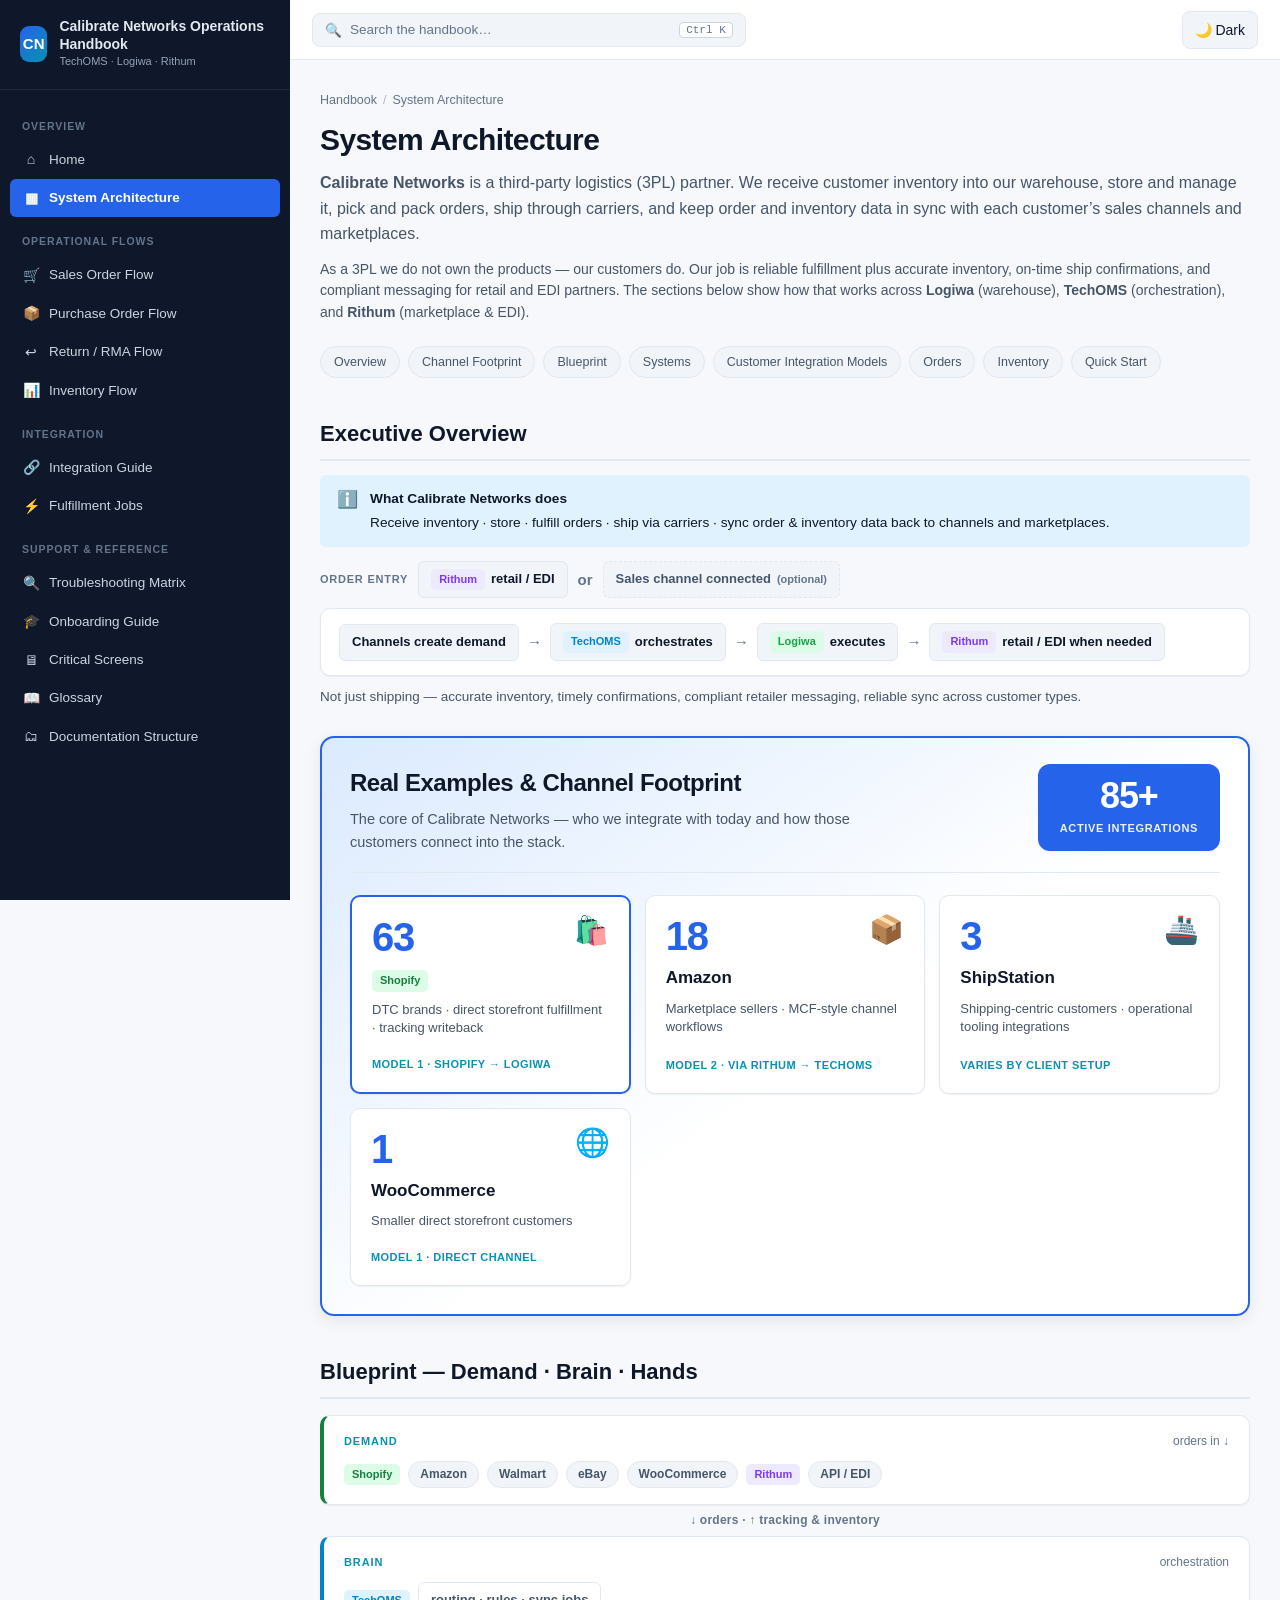
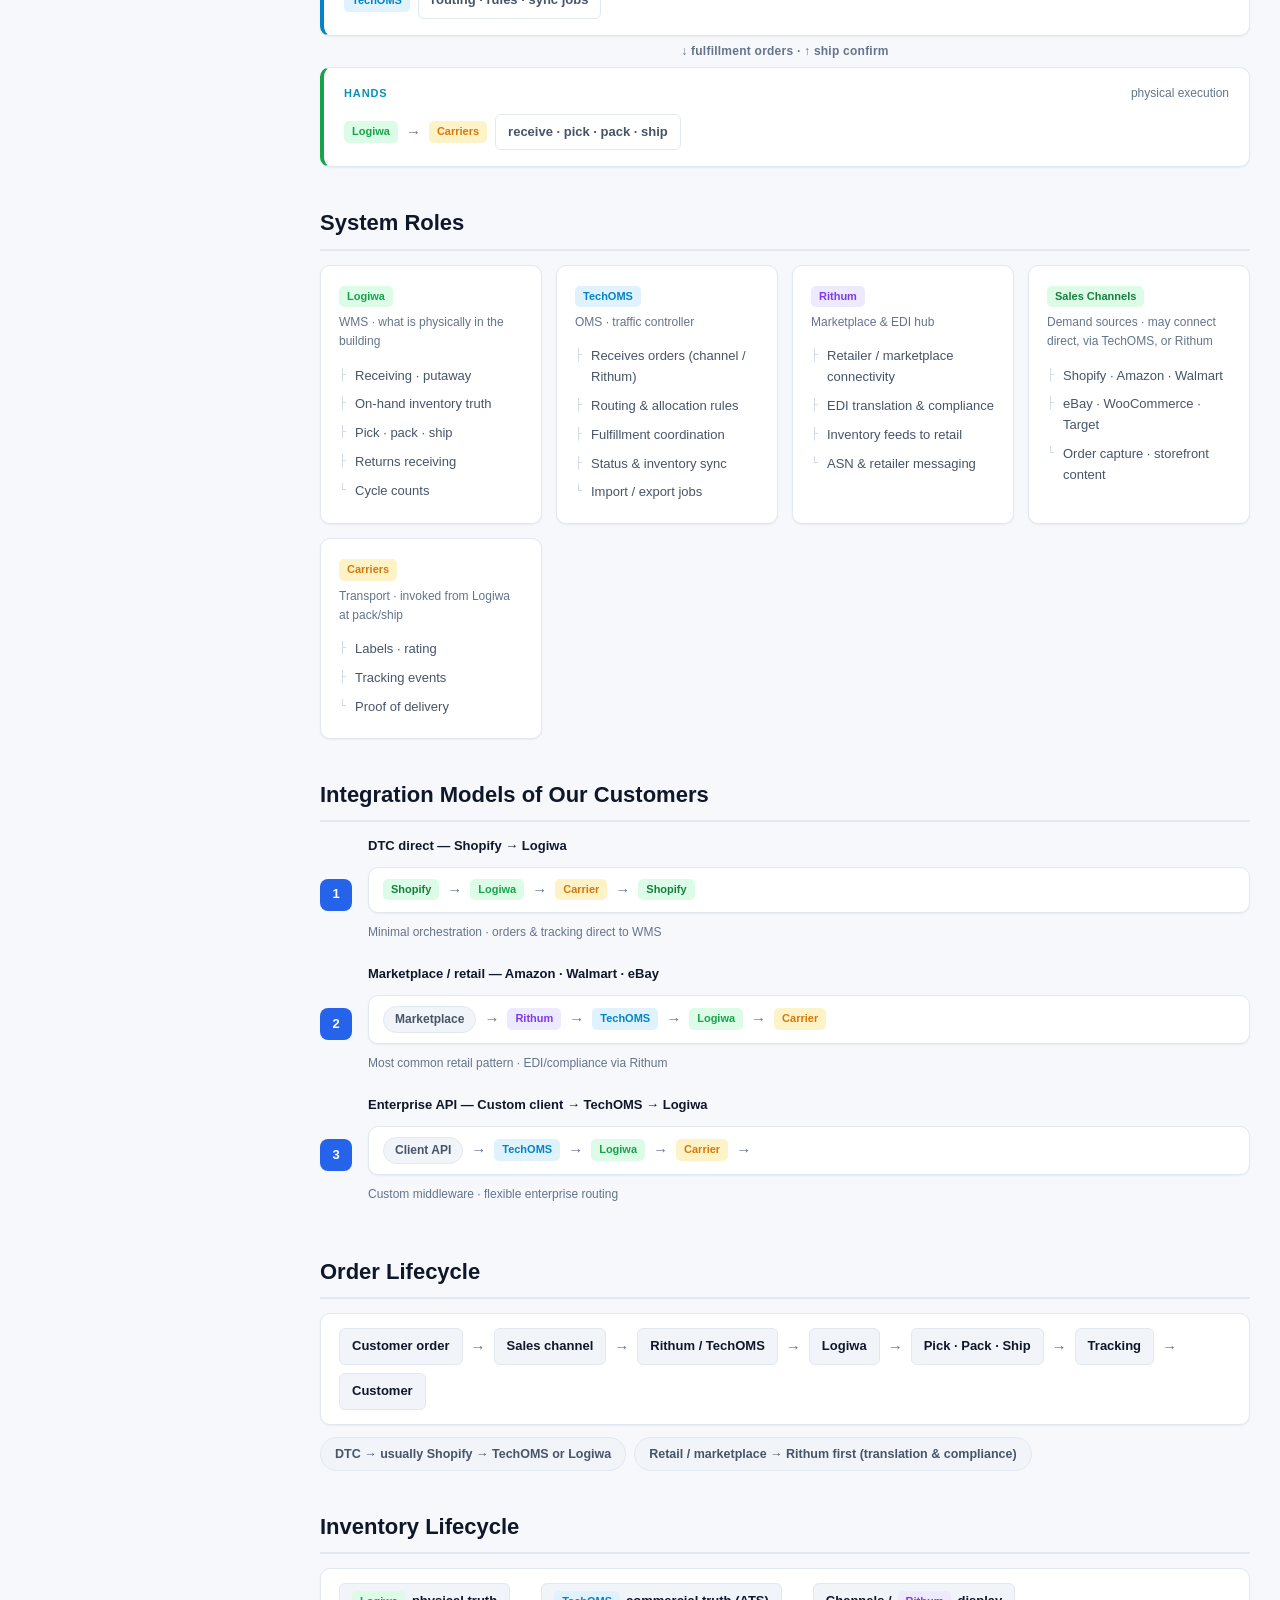
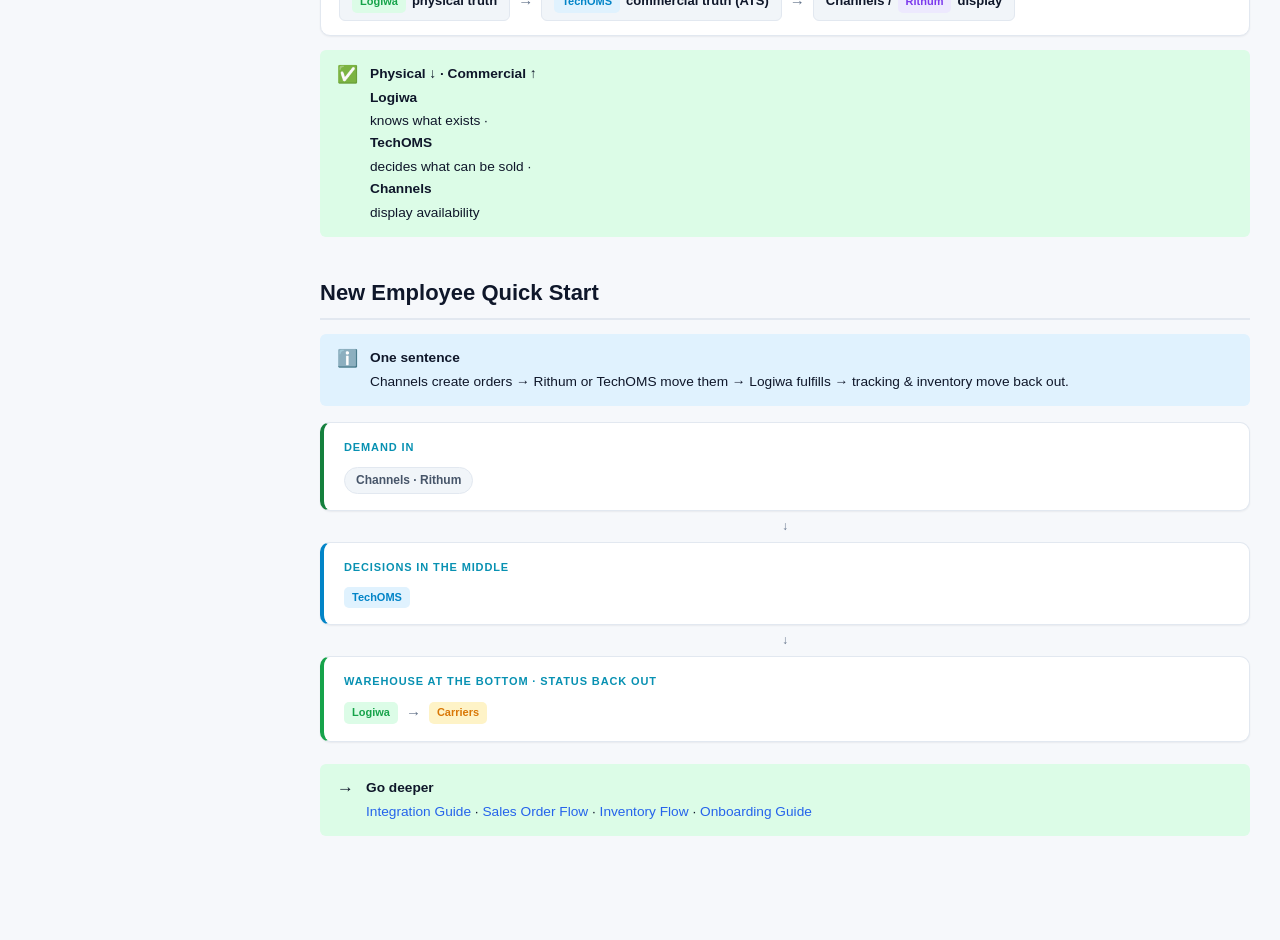
==== commit b92e1e92: "Added Fulfilment Logs Details and Added the Purchase Ordler Flow" ====
--- a/pages/architecture.html
+++ b/pages/architecture.html
@@ -1,5 +1,6 @@
 <!DOCTYPE html>
 <html lang="en">
+
 <head>
   <meta charset="UTF-8" />
   <meta name="viewport" content="width=device-width, initial-scale=1.0" />
@@ -8,6 +9,7 @@
   <link rel="icon" type="image/svg+xml" href="../assets/images/favicon.svg" />
   <link rel="stylesheet" href="../assets/css/global.css" />
 </head>
+
 <body data-page="architecture">
   <div class="app-shell">
     <aside class="sidebar" id="sidebar" aria-label="Main navigation">
@@ -19,66 +21,70 @@
         </div>
       </div>
       <nav class="sidebar__nav">
-    <div class="nav-group">
-      <div class="nav-group__label">Overview</div>
-      <a href="../index.html" class="nav-link">
-        <span class="nav-link__icon" aria-hidden="true">⌂</span>
-        <span>Home</span>
-      </a>
-      <a href="architecture.html" class="nav-link active">
-        <span class="nav-link__icon" aria-hidden="true">▦</span>
-        <span>System Architecture</span>
-      </a>
-    </div>
-    <div class="nav-group">
-      <div class="nav-group__label">Operational Flows</div>
-      <a href="sales-order.html" class="nav-link">
-        <span class="nav-link__icon" aria-hidden="true">🛒</span>
-        <span>Sales Order Flow</span>
-      </a>
-      <a href="purchase-order.html" class="nav-link">
-        <span class="nav-link__icon" aria-hidden="true">📦</span>
-        <span>Purchase Order Flow</span>
-      </a>
-      <a href="returns.html" class="nav-link">
-        <span class="nav-link__icon" aria-hidden="true">↩</span>
-        <span>Return / RMA Flow</span>
-      </a>
-      <a href="inventory.html" class="nav-link">
-        <span class="nav-link__icon" aria-hidden="true">📊</span>
-        <span>Inventory Flow</span>
-      </a>
-    </div>
-    <div class="nav-group">
-      <div class="nav-group__label">Integration</div>
-      <a href="integration.html" class="nav-link">
-        <span class="nav-link__icon" aria-hidden="true">🔗</span>
-        <span>Integration Guide</span>
-      </a>
-    </div>
-    <div class="nav-group">
-      <div class="nav-group__label">Support & Reference</div>
-      <a href="troubleshooting.html" class="nav-link">
-        <span class="nav-link__icon" aria-hidden="true">🔍</span>
-        <span>Troubleshooting Matrix</span>
-      </a>
-      <a href="onboarding.html" class="nav-link">
-        <span class="nav-link__icon" aria-hidden="true">🎓</span>
-        <span>Onboarding Guide</span>
-      </a>
-      <a href="critical-screens.html" class="nav-link">
-        <span class="nav-link__icon" aria-hidden="true">🖥</span>
-        <span>Critical Screens</span>
-      </a>
-      <a href="glossary.html" class="nav-link">
-        <span class="nav-link__icon" aria-hidden="true">📖</span>
-        <span>Glossary</span>
-      </a>
-      <a href="doc-structure.html" class="nav-link">
-        <span class="nav-link__icon" aria-hidden="true">🗂</span>
-        <span>Documentation Structure</span>
-      </a>
-    </div>
+        <div class="nav-group">
+          <div class="nav-group__label">Overview</div>
+          <a href="../index.html" class="nav-link">
+            <span class="nav-link__icon" aria-hidden="true">⌂</span>
+            <span>Home</span>
+          </a>
+          <a href="architecture.html" class="nav-link active">
+            <span class="nav-link__icon" aria-hidden="true">▦</span>
+            <span>System Architecture</span>
+          </a>
+        </div>
+        <div class="nav-group">
+          <div class="nav-group__label">Operational Flows</div>
+          <a href="sales-order.html" class="nav-link">
+            <span class="nav-link__icon" aria-hidden="true">🛒</span>
+            <span>Sales Order Flow</span>
+          </a>
+          <a href="purchase-order.html" class="nav-link">
+            <span class="nav-link__icon" aria-hidden="true">📦</span>
+            <span>Purchase Order Flow</span>
+          </a>
+          <a href="returns.html" class="nav-link">
+            <span class="nav-link__icon" aria-hidden="true">↩</span>
+            <span>Return / RMA Flow</span>
+          </a>
+          <a href="inventory.html" class="nav-link">
+            <span class="nav-link__icon" aria-hidden="true">📊</span>
+            <span>Inventory Flow</span>
+          </a>
+        </div>
+        <div class="nav-group">
+          <div class="nav-group__label">Integration</div>
+          <a href="integration.html" class="nav-link">
+            <span class="nav-link__icon" aria-hidden="true">🔗</span>
+            <span>Integration Guide</span>
+          </a>
+          <a href="fulfillment-jobs.html" class="nav-link">
+            <span class="nav-link__icon" aria-hidden="true">⚡</span>
+            <span>Fulfillment Jobs</span>
+          </a>
+        </div>
+        <div class="nav-group">
+          <div class="nav-group__label">Support & Reference</div>
+          <a href="troubleshooting.html" class="nav-link">
+            <span class="nav-link__icon" aria-hidden="true">🔍</span>
+            <span>Troubleshooting Matrix</span>
+          </a>
+          <a href="onboarding.html" class="nav-link">
+            <span class="nav-link__icon" aria-hidden="true">🎓</span>
+            <span>Onboarding Guide</span>
+          </a>
+          <a href="critical-screens.html" class="nav-link">
+            <span class="nav-link__icon" aria-hidden="true">🖥</span>
+            <span>Critical Screens</span>
+          </a>
+          <a href="glossary.html" class="nav-link">
+            <span class="nav-link__icon" aria-hidden="true">📖</span>
+            <span>Glossary</span>
+          </a>
+          <a href="doc-structure.html" class="nav-link">
+            <span class="nav-link__icon" aria-hidden="true">🗂</span>
+            <span>Documentation Structure</span>
+          </a>
+        </div>
       </nav>
     </aside>
 
@@ -93,338 +99,366 @@
           <kbd>Ctrl K</kbd>
         </button>
         <div class="topbar__spacer"></div>
-        <button type="button" class="theme-toggle" id="theme-toggle" aria-label="Toggle color theme" title="Toggle light / dark">🌙 Dark</button>
+        <button type="button" class="theme-toggle" id="theme-toggle" aria-label="Toggle color theme"
+          title="Toggle light / dark">🌙 Dark</button>
       </header>
 
       <main class="content" id="main">
-<header>
-<nav class="breadcrumbs" aria-label="Breadcrumb">
-<span>Handbook</span>
-<span class="sep">/</span>
-<span>System Architecture</span>
-</nav>
-
-<h1 class="page-title">System Architecture</h1>
-
-<p class="page-lead"><strong>Calibrate Networks</strong> is a third-party logistics (3PL) partner. We receive customer inventory into our warehouse, store and manage it, pick and pack orders, ship through carriers, and keep order and inventory data in sync with each customer’s sales channels and marketplaces.</p>
-
-<p style="font-size:14px;color:var(--text-muted);margin:-10px 0 22px;line-height:1.55">As a 3PL we do not own the products — our customers do. Our job is reliable fulfillment plus accurate inventory, on-time ship confirmations, and compliant messaging for retail and EDI partners. The sections below show how that works across <strong>Logiwa</strong> (warehouse), <strong>TechOMS</strong> (orchestration), and <strong>Rithum</strong> (marketplace &amp; EDI).</p>
-
-<nav class="toc" aria-label="On this page">
-<a href="#overview">Overview</a>
-<a href="#examples">Channel Footprint</a>
-<a href="#stack">Blueprint</a>
-<a href="#systems">Systems</a>
-<a href="#models">Customer Integration Models</a>
-<a href="#order-flow">Orders</a>
-<a href="#inventory-flow">Inventory</a>
-<a href="#quick-start">Quick Start</a>
-</nav>
-
-</header>
-
-<h2 class="section-h" id="overview">Executive Overview</h2>
-
-<aside class="callout callout--note">
-<span class="callout__icon">ℹ️</span>
-<div>
-<strong>What Calibrate Networks does</strong>
-<p>Receive inventory · store · fulfill orders · ship via carriers · sync order &amp; inventory data back to channels and marketplaces.</p>
-</div>
-</aside>
-
-<div class="flow-entry">
-<span class="flow-entry__label">Order entry</span>
-<span class="flow-node"><span class="tag tag--rithum">Rithum</span> retail / EDI</span>
-<span class="flow-arrow">or</span>
-<span class="flow-node flow-node--optional">Sales channel connected <small>(optional)</small></span>
-</div>
-
-<div class="flow-chain">
-<span class="flow-node">Channels create demand</span>
-<span class="flow-arrow">→</span>
-<span class="flow-node"><span class="tag tag--techoms">TechOMS</span> orchestrates</span>
-<span class="flow-arrow">→</span>
-<span class="flow-node"><span class="tag tag--logiwa">Logiwa</span> executes</span>
-<span class="flow-arrow">→</span>
-<span class="flow-node"><span class="tag tag--rithum">Rithum</span> retail / EDI when needed</span>
-</div>
-
-<p style="font-size:13.5px;color:var(--text-muted);margin:0">Not just shipping — accurate inventory, timely confirmations, compliant retailer messaging, reliable sync across customer types.</p>
-
-<section class="channel-footprint" id="examples" aria-labelledby="channel-footprint-title">
-<div class="channel-footprint__head">
-<div>
-<h2 class="channel-footprint__title" id="channel-footprint-title">Real Examples &amp; Channel Footprint</h2>
-<p class="channel-footprint__lead">The core of Calibrate Networks — who we integrate with today and how those customers connect into the stack.</p>
-</div>
-<div class="channel-footprint__total" aria-label="85 plus active channel integrations">
-<span class="channel-footprint__total-num">85+</span>
-<span class="channel-footprint__total-label">Active integrations</span>
-</div>
-</div>
-
-<div class="channel-footprint__grid">
-<article class="channel-card channel-card--lead">
-<div class="channel-card__top">
-<span class="channel-card__num">63</span>
-<span class="channel-card__icon" aria-hidden="true">🛍️</span>
-</div>
-<h3 class="channel-card__name"><span class="tag tag--shopify">Shopify</span></h3>
-<p class="channel-card__use">DTC brands · direct storefront fulfillment · tracking writeback</p>
-<span class="channel-card__model">Model 1 · Shopify → Logiwa</span>
-</article>
-
-<article class="channel-card">
-<div class="channel-card__top">
-<span class="channel-card__num">18</span>
-<span class="channel-card__icon" aria-hidden="true">📦</span>
-</div>
-<h3 class="channel-card__name">Amazon</h3>
-<p class="channel-card__use">Marketplace sellers · MCF-style channel workflows</p>
-<span class="channel-card__model">Model 2 · via Rithum → TechOMS</span>
-</article>
-
-
-
-<article class="channel-card">
-<div class="channel-card__top">
-<span class="channel-card__num">3</span>
-<span class="channel-card__icon" aria-hidden="true">🚢</span>
-</div>
-<h3 class="channel-card__name">ShipStation</h3>
-<p class="channel-card__use">Shipping-centric customers · operational tooling integrations</p>
-<span class="channel-card__model">Varies by client setup</span>
-</article>
-
-<article class="channel-card">
-<div class="channel-card__top">
-<span class="channel-card__num">1</span>
-<span class="channel-card__icon" aria-hidden="true">🌐</span>
-</div>
-<h3 class="channel-card__name">WooCommerce</h3>
-<p class="channel-card__use">Smaller direct storefront customers</p>
-<span class="channel-card__model">Model 1 · direct channel</span>
-</article>
-</div>
-</section>
-
-<h2 class="section-h" id="stack">Blueprint — Demand · Brain · Hands</h2>
-
-<div class="arch-stack">
-  <div class="arch-stack__layer arch-stack__layer--demand">
-    <div class="arch-stack__head">
-      <span class="arch-stack__title">Demand</span>
-      <span class="arch-stack__hint">orders in ↓</span>
-    </div>
-    <div class="flow-row">
-      <span class="tag tag--shopify">Shopify</span>
-      <span class="pill pill--sys">Amazon</span>
-      <span class="pill pill--sys">Walmart</span>
-      <span class="pill pill--sys">eBay</span>
-      <span class="pill pill--sys">WooCommerce</span>
-      <span class="tag tag--rithum">Rithum</span>
-      <span class="pill pill--sys">API / EDI</span>
-    </div>
-  </div>
-  <div class="arch-stack__connector">↓ orders · ↑ tracking &amp; inventory</div>
-  <div class="arch-stack__layer arch-stack__layer--brain">
-    <div class="arch-stack__head">
-      <span class="arch-stack__title">Brain</span>
-      <span class="arch-stack__hint">orchestration</span>
-    </div>
-    <div class="flow-row">
-      <span class="tag tag--techoms">TechOMS</span>
-      <span class="flow-node flow-node--muted">routing · rules · sync jobs</span>
-    </div>
-  </div>
-  <div class="arch-stack__connector">↓ fulfillment orders · ↑ ship confirm</div>
-  <div class="arch-stack__layer arch-stack__layer--hands">
-    <div class="arch-stack__head">
-      <span class="arch-stack__title">Hands</span>
-      <span class="arch-stack__hint">physical execution</span>
-    </div>
-    <div class="flow-row">
-      <span class="tag tag--logiwa">Logiwa</span>
-      <span class="flow-arrow">→</span>
-      <span class="tag tag--carrier">Carriers</span>
-      <span class="flow-node flow-node--muted">receive · pick · pack · ship</span>
-    </div>
-  </div>
-</div>
-
-<h2 class="section-h" id="systems">System Roles</h2>
-
-<div class="owner-grid">
-<article class="owner-card">
-<span class="tag tag--logiwa">Logiwa</span>
-<span class="owner-card__role">WMS · what is physically in the building</span>
-<ul class="owner-tree">
-<li>Receiving · putaway</li>
-<li>On-hand inventory truth</li>
-<li>Pick · pack · ship</li>
-<li>Returns receiving</li>
-<li>Cycle counts</li>
-</ul>
-</article>
-<article class="owner-card">
-<span class="tag tag--techoms">TechOMS</span>
-<span class="owner-card__role">OMS · traffic controller</span>
-<ul class="owner-tree">
-<li>Receives orders (channel / Rithum)</li>
-<li>Routing &amp; allocation rules</li>
-<li>Fulfillment coordination</li>
-<li>Status &amp; inventory sync</li>
-<li>Import / export jobs</li>
-</ul>
-</article>
-<article class="owner-card">
-<span class="tag tag--rithum">Rithum</span>
-<span class="owner-card__role">Marketplace &amp; EDI hub</span>
-<ul class="owner-tree">
-<li>Retailer / marketplace connectivity</li>
-<li>EDI translation &amp; compliance</li>
-<li>Inventory feeds to retail</li>
-<li>ASN &amp; retailer messaging</li>
-</ul>
-</article>
-<article class="owner-card">
-<span class="tag tag--shopify">Sales Channels</span>
-<span class="owner-card__role">Demand sources · may connect direct, via TechOMS, or Rithum</span>
-<ul class="owner-tree">
-<li>Shopify · Amazon · Walmart</li>
-<li>eBay · WooCommerce · Target</li>
-<li>Order capture · storefront content</li>
-</ul>
-</article>
-<article class="owner-card">
-<span class="tag tag--carrier">Carriers</span>
-<span class="owner-card__role">Transport · invoked from Logiwa at pack/ship</span>
-<ul class="owner-tree">
-<li>Labels · rating</li>
-<li>Tracking events</li>
-<li>Proof of delivery</li>
-</ul>
-</article>
-</div>
-
-<h2 class="section-h" id="models">Integration Models of Our Customers</h2>
-
-<div class="model-list">
-<div class="model-row">
-<span class="model-row__label">1</span>
-<div class="model-row__body">
-<div class="model-row__title">DTC direct — Shopify → Logiwa</div>
-<div class="flow-chain flow-chain--tight">
-<span class="tag tag--shopify">Shopify</span><span class="flow-arrow">→</span><span class="tag tag--logiwa">Logiwa</span><span class="flow-arrow">→</span><span class="tag tag--carrier">Carrier</span><span class="flow-arrow">→</span><span class="tag tag--shopify">Shopify</span>
-</div>
-<p class="model-row__hint">Minimal orchestration · orders &amp; tracking direct to WMS</p>
-</div>
-</div>
-<div class="model-row">
-<span class="model-row__label">2</span>
-<div class="model-row__body">
-<div class="model-row__title">Marketplace / retail — Amazon · Walmart · eBay</div>
-<div class="flow-chain flow-chain--tight">
-<span class="pill pill--sys">Marketplace</span><span class="flow-arrow">→</span><span class="tag tag--rithum">Rithum</span><span class="flow-arrow">→</span><span class="tag tag--techoms">TechOMS</span><span class="flow-arrow">→</span><span class="tag tag--logiwa">Logiwa</span><span class="flow-arrow">→</span><span class="tag tag--carrier">Carrier</span>
-</div>
-<p class="model-row__hint">Most common retail pattern · EDI/compliance via Rithum</p>
-</div>
-</div>
-<div class="model-row">
-<span class="model-row__label">3</span>
-<div class="model-row__body">
-<div class="model-row__title">Enterprise API — Custom client → TechOMS → Logiwa</div>
-<div class="flow-chain flow-chain--tight">
-<span class="pill pill--sys">Client API</span><span class="flow-arrow">→</span><span class="tag tag--techoms">TechOMS</span><span class="flow-arrow">→</span><span class="tag tag--logiwa">Logiwa</span><span class="flow-arrow">→</span><span class="tag tag--carrier">Carrier</span><span class="flow-arrow">→</span><span class="pill pill--sys">API</span>
-</div>
-<p class="model-row__hint">Custom middleware · flexible enterprise routing</p>
-</div>
-</div>
-
-</div>
-
-<h2 class="section-h" id="order-flow">Order Lifecycle</h2>
-
-<div class="flow-chain" id="diagram">
-<span class="flow-node">Customer order</span>
-<span class="flow-arrow">→</span>
-<span class="flow-node">Sales channel</span>
-<span class="flow-arrow">→</span>
-<span class="flow-node">Rithum / TechOMS</span>
-<span class="flow-arrow">→</span>
-<span class="flow-node">Logiwa</span>
-<span class="flow-arrow">→</span>
-<span class="flow-node">Pick · Pack · Ship</span>
-<span class="flow-arrow">→</span>
-<span class="flow-node">Tracking</span>
-<span class="flow-arrow">→</span>
-<span class="flow-node">Customer</span>
-</div>
-
-<div class="ref-pills">
-<span class="ref-pill"><strong>DTC</strong> → usually Shopify → TechOMS or Logiwa</span>
-<span class="ref-pill"><strong>Retail / marketplace</strong> → Rithum first (translation &amp; compliance)</span>
-</div>
-
-<h2 class="section-h" id="inventory-flow">Inventory Lifecycle</h2>
-
-<div class="flow-chain">
-<span class="flow-node"><span class="tag tag--logiwa">Logiwa</span> physical truth</span>
-<span class="flow-arrow">→</span>
-<span class="flow-node"><span class="tag tag--techoms">TechOMS</span> commercial truth (ATS)</span>
-<span class="flow-arrow">→</span>
-<span class="flow-node">Channels / <span class="tag tag--rithum">Rithum</span> display</span>
-</div>
-
-<aside class="callout callout--tip">
-<span class="callout__icon">✅</span>
-<div>
-<strong>Physical ↓ · Commercial ↑</strong>
-<p><strong>Logiwa</strong> knows what exists · <strong>TechOMS</strong> decides what can be sold · <strong>Channels</strong> display availability</p>
-</div>
-</aside>
-
-<h2 class="section-h" id="quick-start">New Employee Quick Start</h2>
-
-<aside class="callout callout--note">
-<span class="callout__icon">ℹ️</span>
-<div>
-<strong>One sentence</strong>
-<p>Channels create orders → Rithum or TechOMS move them → Logiwa fulfills → tracking &amp; inventory move back out.</p>
-</div>
-</aside>
-
-<div class="arch-stack">
-  <div class="arch-stack__layer arch-stack__layer--demand">
-    <div class="arch-stack__head"><span class="arch-stack__title">Demand in</span></div>
-    <div class="flow-row"><span class="pill pill--sys">Channels · Rithum</span></div>
-  </div>
-  <div class="arch-stack__connector">↓</div>
-  <div class="arch-stack__layer arch-stack__layer--brain">
-    <div class="arch-stack__head"><span class="arch-stack__title">Decisions in the middle</span></div>
-    <div class="flow-row"><span class="tag tag--techoms">TechOMS</span></div>
-  </div>
-  <div class="arch-stack__connector">↓</div>
-  <div class="arch-stack__layer arch-stack__layer--hands">
-    <div class="arch-stack__head"><span class="arch-stack__title">Warehouse at the bottom · status back out</span></div>
-    <div class="flow-row"><span class="tag tag--logiwa">Logiwa</span><span class="flow-arrow">→</span><span class="tag tag--carrier">Carriers</span></div>
-  </div>
-</div>
-
-<aside class="callout callout--tip">
-<span class="callout__icon">→</span>
-<div>
-<strong>Go deeper</strong>
-<p><a href="integration.html">Integration Guide</a> · <a href="sales-order.html">Sales Order Flow</a> · <a href="inventory.html">Inventory Flow</a> · <a href="onboarding.html">Onboarding Guide</a></p>
-</div>
-</aside>
+        <header>
+          <nav class="breadcrumbs" aria-label="Breadcrumb">
+            <span>Handbook</span>
+            <span class="sep">/</span>
+            <span>System Architecture</span>
+          </nav>
+
+          <h1 class="page-title">System Architecture</h1>
+
+          <p class="page-lead"><strong>Calibrate Networks</strong> is a third-party logistics (3PL) partner. We receive
+            customer inventory into our warehouse, store and manage it, pick and pack orders, ship through carriers, and
+            keep order and inventory data in sync with each customer’s sales channels and marketplaces.</p>
+
+          <p style="font-size:14px;color:var(--text-muted);margin:-10px 0 22px;line-height:1.55">As a 3PL we do not own
+            the products — our customers do. Our job is reliable fulfillment plus accurate inventory, on-time ship
+            confirmations, and compliant messaging for retail and EDI partners. The sections below show how that works
+            across <strong>Logiwa</strong> (warehouse), <strong>TechOMS</strong> (orchestration), and
+            <strong>Rithum</strong> (marketplace &amp; EDI).</p>
+
+          <nav class="toc" aria-label="On this page">
+            <a href="#overview">Overview</a>
+            <a href="#examples">Channel Footprint</a>
+            <a href="#stack">Blueprint</a>
+            <a href="#systems">Systems</a>
+            <a href="#models">Customer Integration Models</a>
+            <a href="#order-flow">Orders</a>
+            <a href="#inventory-flow">Inventory</a>
+            <a href="#quick-start">Quick Start</a>
+          </nav>
+
+        </header>
+
+        <h2 class="section-h" id="overview">Executive Overview</h2>
+
+        <aside class="callout callout--note">
+          <span class="callout__icon">ℹ️</span>
+          <div>
+            <strong>What Calibrate Networks does</strong>
+            <p>Receive inventory · store · fulfill orders · ship via carriers · sync order &amp; inventory data back to
+              channels and marketplaces.</p>
+          </div>
+        </aside>
+
+        <div class="flow-entry">
+          <span class="flow-entry__label">Order entry</span>
+          <span class="flow-node"><span class="tag tag--rithum">Rithum</span> retail / EDI</span>
+          <span class="flow-arrow">or</span>
+          <span class="flow-node flow-node--optional">Sales channel connected <small>(optional)</small></span>
+        </div>
+
+        <div class="flow-chain">
+          <span class="flow-node">Channels create demand</span>
+          <span class="flow-arrow">→</span>
+          <span class="flow-node"><span class="tag tag--techoms">TechOMS</span> orchestrates</span>
+          <span class="flow-arrow">→</span>
+          <span class="flow-node"><span class="tag tag--logiwa">Logiwa</span> executes</span>
+          <span class="flow-arrow">→</span>
+          <span class="flow-node"><span class="tag tag--rithum">Rithum</span> retail / EDI when needed</span>
+        </div>
+
+        <p style="font-size:13.5px;color:var(--text-muted);margin:0">Not just shipping — accurate inventory, timely
+          confirmations, compliant retailer messaging, reliable sync across customer types.</p>
+
+        <section class="channel-footprint" id="examples" aria-labelledby="channel-footprint-title">
+          <div class="channel-footprint__head">
+            <div>
+              <h2 class="channel-footprint__title" id="channel-footprint-title">Real Examples &amp; Channel Footprint
+              </h2>
+              <p class="channel-footprint__lead">The core of Calibrate Networks — who we integrate with today and how
+                those customers connect into the stack.</p>
+            </div>
+            <div class="channel-footprint__total" aria-label="85 plus active channel integrations">
+              <span class="channel-footprint__total-num">85+</span>
+              <span class="channel-footprint__total-label">Active integrations</span>
+            </div>
+          </div>
+
+          <div class="channel-footprint__grid">
+            <article class="channel-card channel-card--lead">
+              <div class="channel-card__top">
+                <span class="channel-card__num">63</span>
+                <span class="channel-card__icon" aria-hidden="true">🛍️</span>
+              </div>
+              <h3 class="channel-card__name"><span class="tag tag--shopify">Shopify</span></h3>
+              <p class="channel-card__use">DTC brands · direct storefront fulfillment · tracking writeback</p>
+              <span class="channel-card__model">Model 1 · Shopify → Logiwa</span>
+            </article>
+
+            <article class="channel-card">
+              <div class="channel-card__top">
+                <span class="channel-card__num">18</span>
+                <span class="channel-card__icon" aria-hidden="true">📦</span>
+              </div>
+              <h3 class="channel-card__name">Amazon</h3>
+              <p class="channel-card__use">Marketplace sellers · MCF-style channel workflows</p>
+              <span class="channel-card__model">Model 2 · via Rithum → TechOMS</span>
+            </article>
+
+
+
+            <article class="channel-card">
+              <div class="channel-card__top">
+                <span class="channel-card__num">3</span>
+                <span class="channel-card__icon" aria-hidden="true">🚢</span>
+              </div>
+              <h3 class="channel-card__name">ShipStation</h3>
+              <p class="channel-card__use">Shipping-centric customers · operational tooling integrations</p>
+              <span class="channel-card__model">Varies by client setup</span>
+            </article>
+
+            <article class="channel-card">
+              <div class="channel-card__top">
+                <span class="channel-card__num">1</span>
+                <span class="channel-card__icon" aria-hidden="true">🌐</span>
+              </div>
+              <h3 class="channel-card__name">WooCommerce</h3>
+              <p class="channel-card__use">Smaller direct storefront customers</p>
+              <span class="channel-card__model">Model 1 · direct channel</span>
+            </article>
+          </div>
+        </section>
+
+        <h2 class="section-h" id="stack">Blueprint — Demand · Brain · Hands</h2>
+
+        <div class="arch-stack">
+          <div class="arch-stack__layer arch-stack__layer--demand">
+            <div class="arch-stack__head">
+              <span class="arch-stack__title">Demand</span>
+              <span class="arch-stack__hint">orders in ↓</span>
+            </div>
+            <div class="flow-row">
+              <span class="tag tag--shopify">Shopify</span>
+              <span class="pill pill--sys">Amazon</span>
+              <span class="pill pill--sys">Walmart</span>
+              <span class="pill pill--sys">eBay</span>
+              <span class="pill pill--sys">WooCommerce</span>
+              <span class="tag tag--rithum">Rithum</span>
+              <span class="pill pill--sys">API / EDI</span>
+            </div>
+          </div>
+          <div class="arch-stack__connector">↓ orders · ↑ tracking &amp; inventory</div>
+          <div class="arch-stack__layer arch-stack__layer--brain">
+            <div class="arch-stack__head">
+              <span class="arch-stack__title">Brain</span>
+              <span class="arch-stack__hint">orchestration</span>
+            </div>
+            <div class="flow-row">
+              <span class="tag tag--techoms">TechOMS</span>
+              <span class="flow-node flow-node--muted">routing · rules · sync jobs</span>
+            </div>
+          </div>
+          <div class="arch-stack__connector">↓ fulfillment orders · ↑ ship confirm</div>
+          <div class="arch-stack__layer arch-stack__layer--hands">
+            <div class="arch-stack__head">
+              <span class="arch-stack__title">Hands</span>
+              <span class="arch-stack__hint">physical execution</span>
+            </div>
+            <div class="flow-row">
+              <span class="tag tag--logiwa">Logiwa</span>
+              <span class="flow-arrow">→</span>
+              <span class="tag tag--carrier">Carriers</span>
+              <span class="flow-node flow-node--muted">receive · pick · pack · ship</span>
+            </div>
+          </div>
+        </div>
+
+        <h2 class="section-h" id="systems">System Roles</h2>
+
+        <div class="owner-grid">
+          <article class="owner-card">
+            <span class="tag tag--logiwa">Logiwa</span>
+            <span class="owner-card__role">WMS · what is physically in the building</span>
+            <ul class="owner-tree">
+              <li>Receiving · putaway</li>
+              <li>On-hand inventory truth</li>
+              <li>Pick · pack · ship</li>
+              <li>Returns receiving</li>
+              <li>Cycle counts</li>
+            </ul>
+          </article>
+          <article class="owner-card">
+            <span class="tag tag--techoms">TechOMS</span>
+            <span class="owner-card__role">OMS · traffic controller</span>
+            <ul class="owner-tree">
+              <li>Receives orders (channel / Rithum)</li>
+              <li>Routing &amp; allocation rules</li>
+              <li>Fulfillment coordination</li>
+              <li>Status &amp; inventory sync</li>
+              <li>Import / export jobs</li>
+            </ul>
+          </article>
+          <article class="owner-card">
+            <span class="tag tag--rithum">Rithum</span>
+            <span class="owner-card__role">Marketplace &amp; EDI hub</span>
+            <ul class="owner-tree">
+              <li>Retailer / marketplace connectivity</li>
+              <li>EDI translation &amp; compliance</li>
+              <li>Inventory feeds to retail</li>
+              <li>ASN &amp; retailer messaging</li>
+            </ul>
+          </article>
+          <article class="owner-card">
+            <span class="tag tag--shopify">Sales Channels</span>
+            <span class="owner-card__role">Demand sources · may connect direct, via TechOMS, or Rithum</span>
+            <ul class="owner-tree">
+              <li>Shopify · Amazon · Walmart</li>
+              <li>eBay · WooCommerce · Target</li>
+              <li>Order capture · storefront content</li>
+            </ul>
+          </article>
+          <article class="owner-card">
+            <span class="tag tag--carrier">Carriers</span>
+            <span class="owner-card__role">Transport · invoked from Logiwa at pack/ship</span>
+            <ul class="owner-tree">
+              <li>Labels · rating</li>
+              <li>Tracking events</li>
+              <li>Proof of delivery</li>
+            </ul>
+          </article>
+        </div>
+
+        <h2 class="section-h" id="models">Integration Models of Our Customers</h2>
+
+        <div class="model-list">
+          <div class="model-row">
+            <span class="model-row__label">1</span>
+            <div class="model-row__body">
+              <div class="model-row__title">DTC direct — Shopify → Logiwa</div>
+              <div class="flow-chain flow-chain--tight">
+                <span class="tag tag--shopify">Shopify</span><span class="flow-arrow">→</span><span
+                  class="tag tag--logiwa">Logiwa</span><span class="flow-arrow">→</span><span
+                  class="tag tag--carrier">Carrier</span><span class="flow-arrow">→</span><span
+                  class="tag tag--shopify">Shopify</span>
+              </div>
+              <p class="model-row__hint">Minimal orchestration · orders &amp; tracking direct to WMS</p>
+            </div>
+          </div>
+          <div class="model-row">
+            <span class="model-row__label">2</span>
+            <div class="model-row__body">
+              <div class="model-row__title">Marketplace / retail — Amazon · Walmart · eBay</div>
+              <div class="flow-chain flow-chain--tight">
+                <span class="pill pill--sys">Marketplace</span><span class="flow-arrow">→</span><span
+                  class="tag tag--rithum">Rithum</span><span class="flow-arrow">→</span><span
+                  class="tag tag--techoms">TechOMS</span><span class="flow-arrow">→</span><span
+                  class="tag tag--logiwa">Logiwa</span><span class="flow-arrow">→</span><span
+                  class="tag tag--carrier">Carrier</span>
+              </div>
+              <p class="model-row__hint">Most common retail pattern · EDI/compliance via Rithum</p>
+            </div>
+          </div>
+          <div class="model-row">
+            <span class="model-row__label">3</span>
+            <div class="model-row__body">
+              <div class="model-row__title">Enterprise API — Custom client → TechOMS → Logiwa</div>
+              <div class="flow-chain flow-chain--tight">
+                <span class="pill pill--sys">Client API</span><span class="flow-arrow">→</span><span
+                  class="tag tag--techoms">TechOMS</span><span class="flow-arrow">→</span><span
+                  class="tag tag--logiwa">Logiwa</span><span class="flow-arrow">→</span><span
+                  class="tag tag--carrier">Carrier</span><span class="flow-arrow">→</span>
+              </div>
+              <p class="model-row__hint">Custom middleware · flexible enterprise routing</p>
+            </div>
+          </div>
+
+        </div>
+
+        <h2 class="section-h" id="order-flow">Order Lifecycle</h2>
+
+        <div class="flow-chain" id="diagram">
+          <span class="flow-node">Customer order</span>
+          <span class="flow-arrow">→</span>
+          <span class="flow-node">Sales channel</span>
+          <span class="flow-arrow">→</span>
+          <span class="flow-node">Rithum / TechOMS</span>
+          <span class="flow-arrow">→</span>
+          <span class="flow-node">Logiwa</span>
+          <span class="flow-arrow">→</span>
+          <span class="flow-node">Pick · Pack · Ship</span>
+          <span class="flow-arrow">→</span>
+          <span class="flow-node">Tracking</span>
+          <span class="flow-arrow">→</span>
+          <span class="flow-node">Customer</span>
+        </div>
+
+        <div class="ref-pills">
+          <span class="ref-pill"><strong>DTC</strong> → usually Shopify → TechOMS or Logiwa</span>
+          <span class="ref-pill"><strong>Retail / marketplace</strong> → Rithum first (translation &amp;
+            compliance)</span>
+        </div>
+
+        <h2 class="section-h" id="inventory-flow">Inventory Lifecycle</h2>
+
+        <div class="flow-chain">
+          <span class="flow-node"><span class="tag tag--logiwa">Logiwa</span> physical truth</span>
+          <span class="flow-arrow">→</span>
+          <span class="flow-node"><span class="tag tag--techoms">TechOMS</span> commercial truth (ATS)</span>
+          <span class="flow-arrow">→</span>
+          <span class="flow-node">Channels / <span class="tag tag--rithum">Rithum</span> display</span>
+        </div>
+
+        <aside class="callout callout--tip">
+          <span class="callout__icon">✅</span>
+          <div>
+            <strong>Physical ↓ · Commercial ↑</strong>
+            <p><strong>Logiwa</strong> knows what exists · <strong>TechOMS</strong> decides what can be sold ·
+              <strong>Channels</strong> display availability</p>
+          </div>
+        </aside>
+
+        <h2 class="section-h" id="quick-start">New Employee Quick Start</h2>
+
+        <aside class="callout callout--note">
+          <span class="callout__icon">ℹ️</span>
+          <div>
+            <strong>One sentence</strong>
+            <p>Channels create orders → Rithum or TechOMS move them → Logiwa fulfills → tracking &amp; inventory move
+              back out.</p>
+          </div>
+        </aside>
+
+        <div class="arch-stack">
+          <div class="arch-stack__layer arch-stack__layer--demand">
+            <div class="arch-stack__head"><span class="arch-stack__title">Demand in</span></div>
+            <div class="flow-row"><span class="pill pill--sys">Channels · Rithum</span></div>
+          </div>
+          <div class="arch-stack__connector">↓</div>
+          <div class="arch-stack__layer arch-stack__layer--brain">
+            <div class="arch-stack__head"><span class="arch-stack__title">Decisions in the middle</span></div>
+            <div class="flow-row"><span class="tag tag--techoms">TechOMS</span></div>
+          </div>
+          <div class="arch-stack__connector">↓</div>
+          <div class="arch-stack__layer arch-stack__layer--hands">
+            <div class="arch-stack__head"><span class="arch-stack__title">Warehouse at the bottom · status back
+                out</span></div>
+            <div class="flow-row"><span class="tag tag--logiwa">Logiwa</span><span class="flow-arrow">→</span><span
+                class="tag tag--carrier">Carriers</span></div>
+          </div>
+        </div>
+
+        <aside class="callout callout--tip">
+          <span class="callout__icon">→</span>
+          <div>
+            <strong>Go deeper</strong>
+            <p><a href="integration.html">Integration Guide</a> · <a href="sales-order.html">Sales Order Flow</a> · <a
+                href="inventory.html">Inventory Flow</a> · <a href="onboarding.html">Onboarding Guide</a></p>
+          </div>
+        </aside>
       </main>
     </div>
 
     <div class="search-overlay" id="search-overlay" hidden>
       <div class="search-box" role="dialog" aria-label="Search handbook">
-        <input type="search" class="search-box__input" id="search-input" placeholder="Search processes, errors, systems, EDI docs…" autocomplete="off" />
+        <input type="search" class="search-box__input" id="search-input"
+          placeholder="Search processes, errors, systems, EDI docs…" autocomplete="off" />
         <div class="search-results" id="search-results"></div>
       </div>
     </div>
@@ -433,4 +467,5 @@
   <script src="../assets/js/search-index.js"></script>
   <script src="../assets/js/app.js"></script>
 </body>
-</html>
+
+</html>
